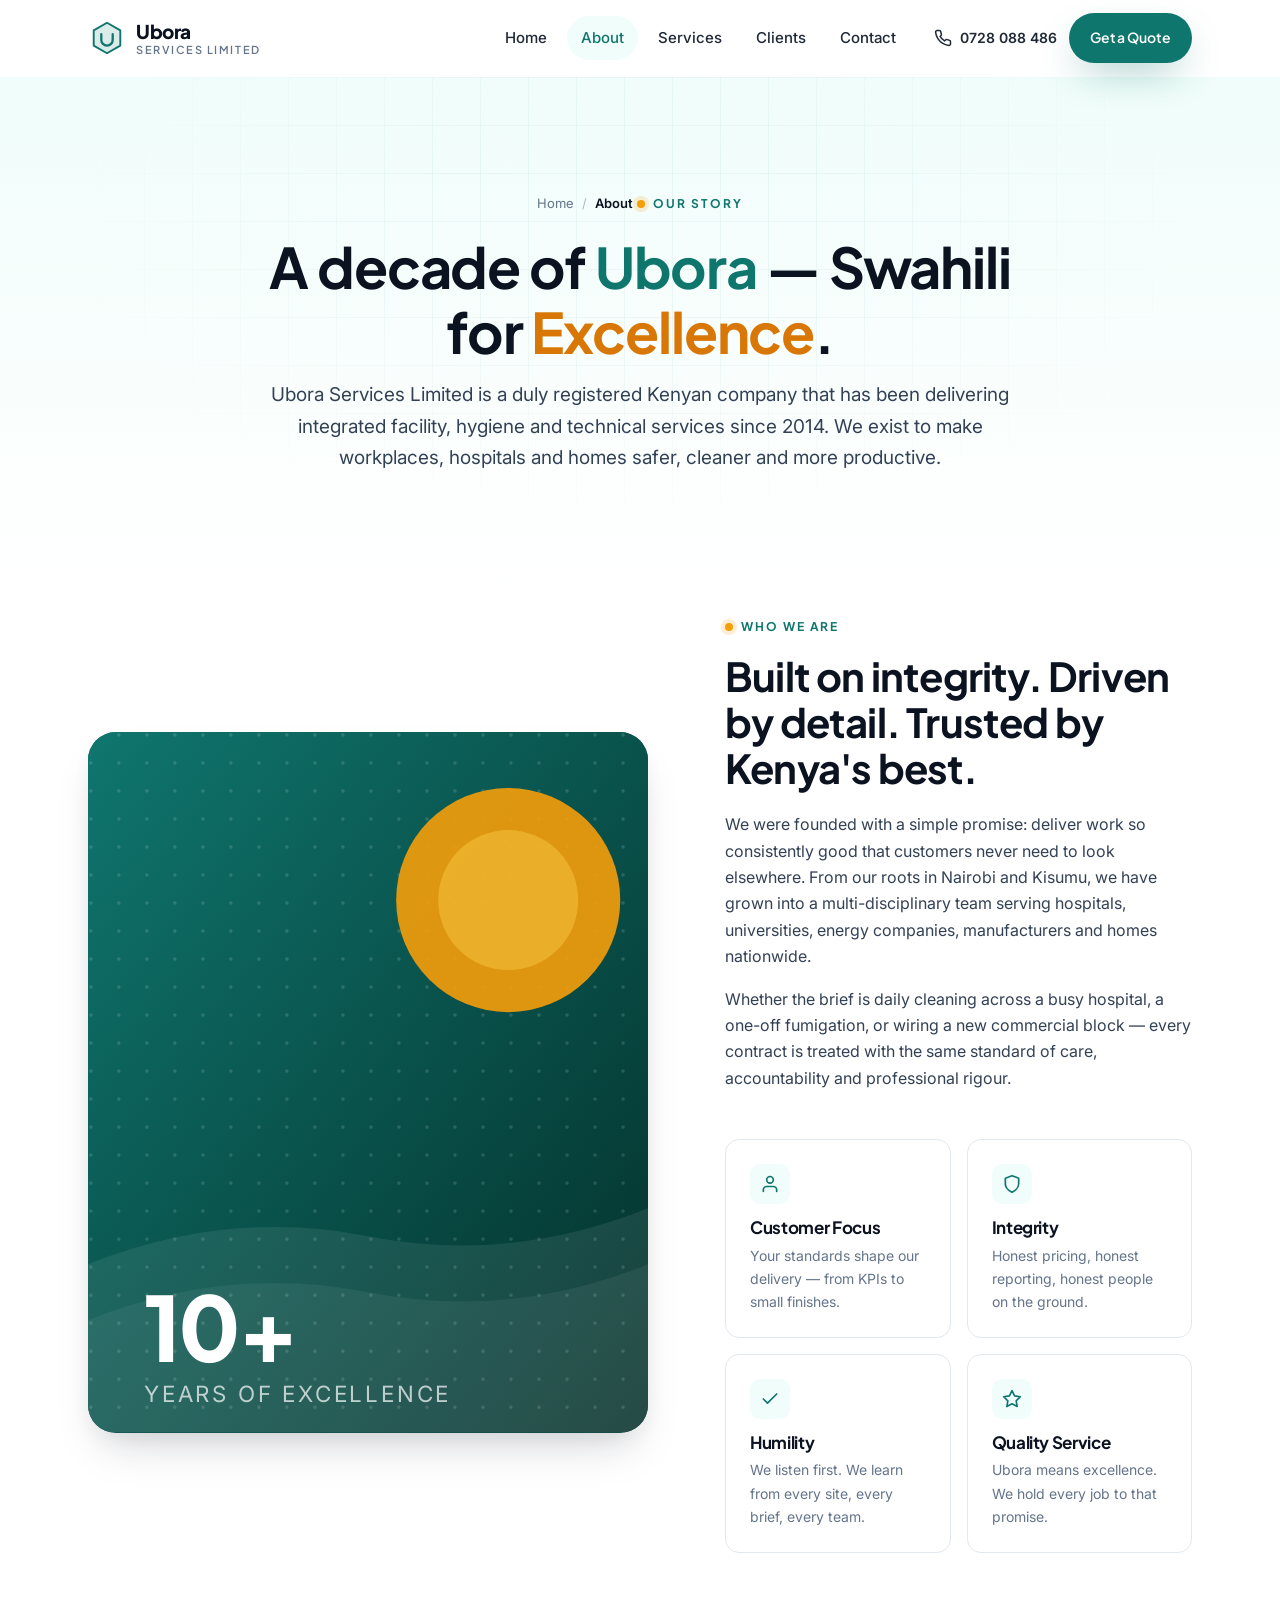
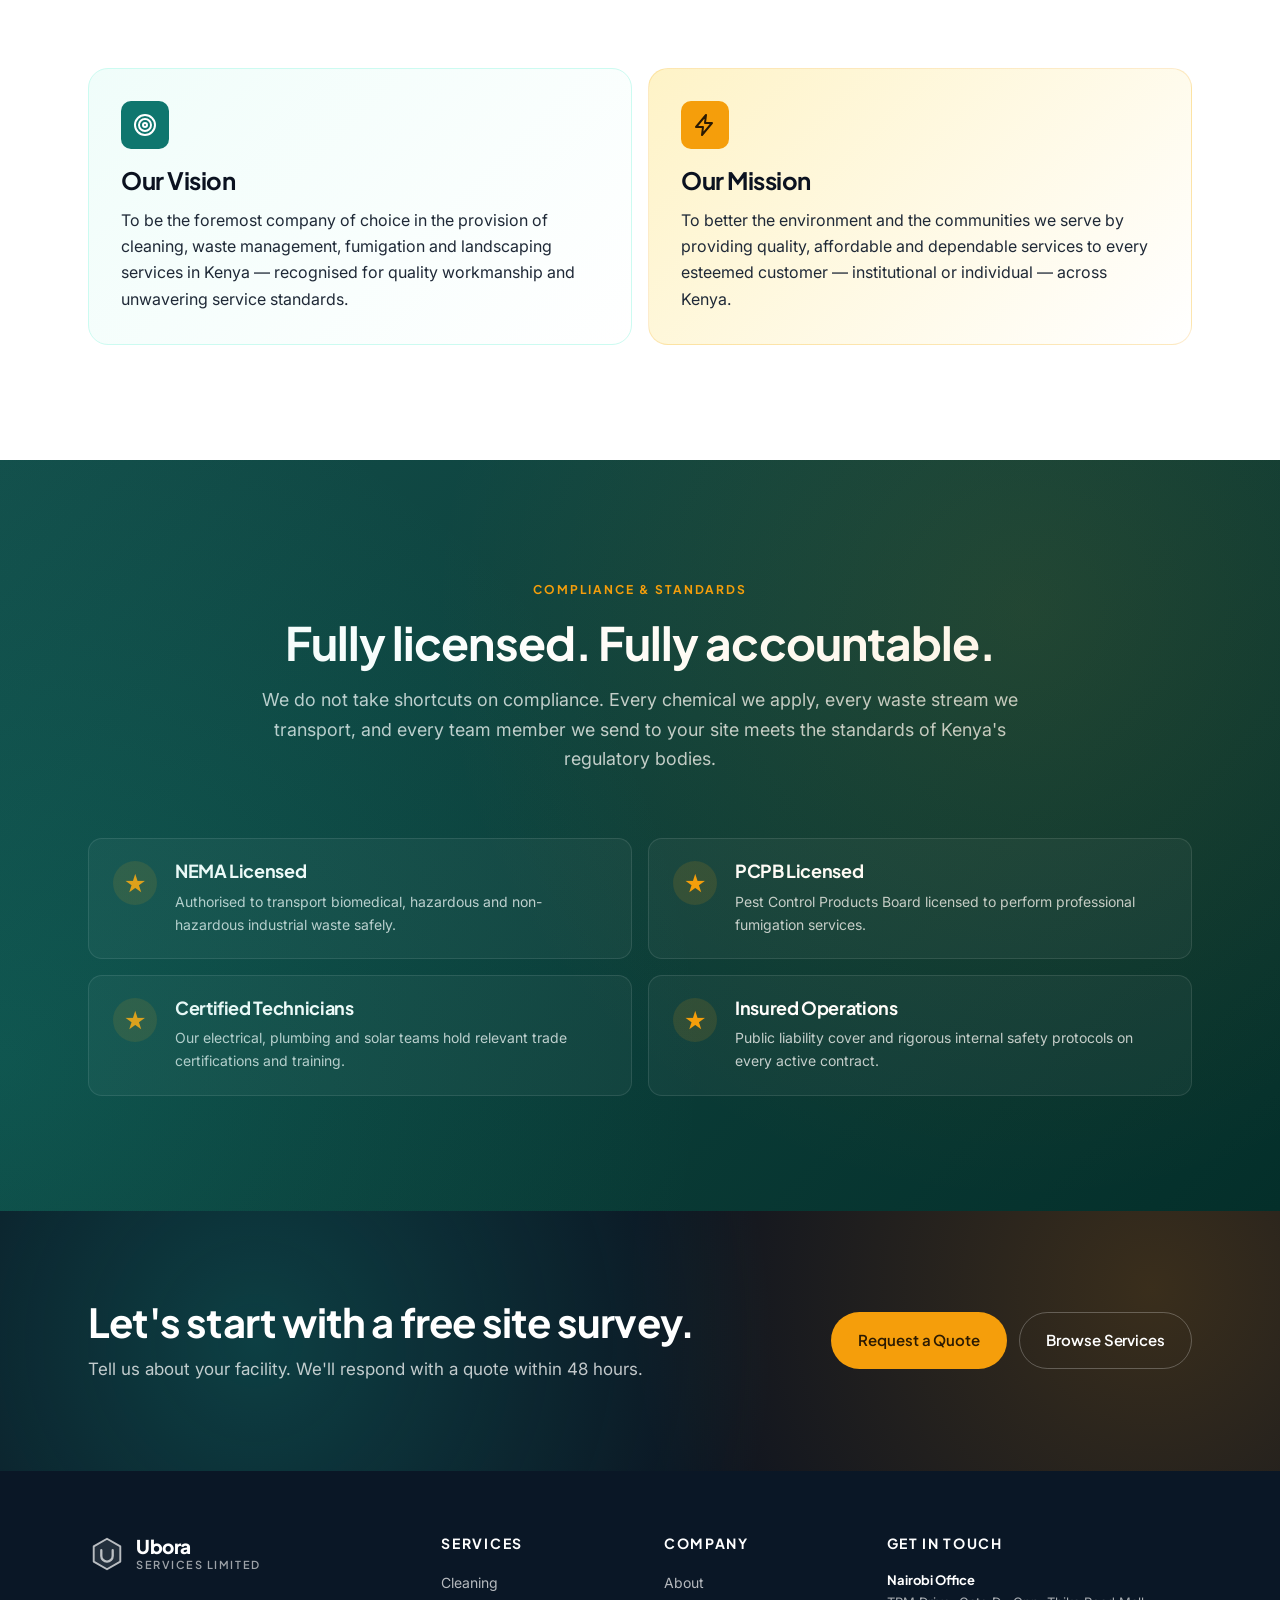
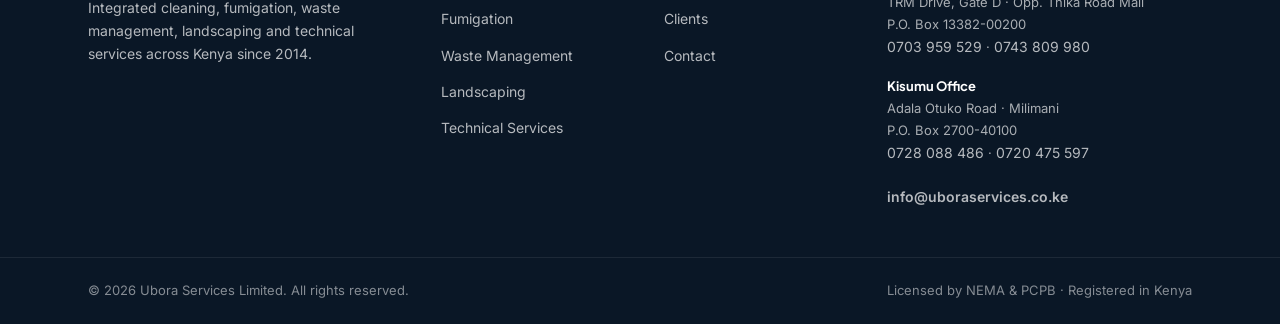
==== about.html @ 69bc7821 "Build marketing website for Ubora Services Limited Multi-page static site (home, about, services, cl" ====
<!DOCTYPE html>
<html lang="en">
<head>
    <meta charset="UTF-8">
    <meta name="viewport" content="width=device-width, initial-scale=1.0">
    <title>About Us — Ubora Services Limited</title>
    <meta name="description" content="Since 2014, Ubora Services Limited has delivered integrated cleaning, fumigation, waste management and technical services across Kenya. Discover our vision, values and team.">
    <meta name="theme-color" content="#0F766E">
    <link rel="preconnect" href="https://fonts.googleapis.com">
    <link rel="preconnect" href="https://fonts.gstatic.com" crossorigin>
    <link href="https://fonts.googleapis.com/css2?family=Inter:wght@400;500;600;700&family=Plus+Jakarta+Sans:wght@500;600;700;800&display=swap" rel="stylesheet">
    <link rel="stylesheet" href="css/styles.css">
    <link rel="icon" type="image/svg+xml" href="images/favicon.svg">
</head>
<body>
    <a href="#main" class="skip-link">Skip to content</a>

    <header class="site-header" id="siteHeader">
        <div class="container header-inner">
            <a href="index.html" class="brand" aria-label="Ubora Services Limited home">
                <span class="brand-mark" aria-hidden="true">
                    <svg viewBox="0 0 40 40" fill="none" xmlns="http://www.w3.org/2000/svg">
                        <path d="M20 4 L34 12 L34 28 L20 36 L6 28 L6 12 Z" fill="currentColor" opacity="0.15"/>
                        <path d="M20 4 L34 12 L34 28 L20 36 L6 28 L6 12 Z" stroke="currentColor" stroke-width="2" stroke-linejoin="round"/>
                        <path d="M14 16 V22 C14 25.3 16.7 28 20 28 C23.3 28 26 25.3 26 22 V16" stroke="currentColor" stroke-width="2.4" stroke-linecap="round" fill="none"/>
                    </svg>
                </span>
                <span class="brand-text">
                    <strong>Ubora</strong>
                    <em>Services Limited</em>
                </span>
            </a>
            <nav class="site-nav" id="siteNav" aria-label="Primary">
                <a href="index.html">Home</a>
                <a href="about.html" class="active">About</a>
                <a href="services.html">Services</a>
                <a href="clients.html">Clients</a>
                <a href="contact.html">Contact</a>
            </nav>
            <div class="header-actions">
                <a href="tel:+254728088486" class="header-phone">
                    <svg width="18" height="18" viewBox="0 0 24 24" fill="none" stroke="currentColor" stroke-width="2" stroke-linecap="round" stroke-linejoin="round"><path d="M22 16.92v3a2 2 0 0 1-2.18 2 19.79 19.79 0 0 1-8.63-3.07 19.5 19.5 0 0 1-6-6 19.79 19.79 0 0 1-3.07-8.67A2 2 0 0 1 4.11 2h3a2 2 0 0 1 2 1.72c.13.96.36 1.9.7 2.81a2 2 0 0 1-.45 2.11L8.09 9.91a16 16 0 0 0 6 6l1.27-1.27a2 2 0 0 1 2.11-.45c.91.34 1.85.57 2.81.7A2 2 0 0 1 22 16.92z"/></svg>
                    <span>0728 088 486</span>
                </a>
                <a href="contact.html" class="btn btn-primary">Get a Quote</a>
                <button class="menu-toggle" id="menuToggle" aria-controls="siteNav" aria-expanded="false" aria-label="Open menu">
                    <span></span><span></span><span></span>
                </button>
            </div>
        </div>
    </header>

    <main id="main">
        <section class="page-hero">
            <div class="container">
                <div class="page-hero-inner">
                    <nav class="breadcrumbs" aria-label="Breadcrumb">
                        <a href="index.html">Home</a>
                        <span class="sep">/</span>
                        <span class="current">About</span>
                    </nav>
                    <span class="eyebrow"><span class="dot"></span> Our Story</span>
                    <h1>A decade of <span class="text-primary">Ubora</span> — Swahili for <span class="text-accent">Excellence</span>.</h1>
                    <p>Ubora Services Limited is a duly registered Kenyan company that has been delivering integrated facility, hygiene and technical services since 2014. We exist to make workplaces, hospitals and homes safer, cleaner and more productive.</p>
                </div>
            </div>
        </section>

        <section class="section" style="padding-top: 24px;">
            <div class="container">
                <div class="about-grid reveal">
                    <div class="about-image" aria-hidden="true">
                        <svg viewBox="0 0 400 500" xmlns="http://www.w3.org/2000/svg">
                            <defs>
                                <linearGradient id="ag1" x1="0" y1="0" x2="1" y2="1">
                                    <stop offset="0%" stop-color="#0F766E"/>
                                    <stop offset="100%" stop-color="#042F2A"/>
                                </linearGradient>
                                <pattern id="dots" x="0" y="0" width="20" height="20" patternUnits="userSpaceOnUse">
                                    <circle cx="2" cy="2" r="1.2" fill="rgba(255,255,255,0.15)"/>
                                </pattern>
                            </defs>
                            <rect width="400" height="500" fill="url(#ag1)"/>
                            <rect width="400" height="500" fill="url(#dots)"/>
                            <circle cx="300" cy="120" r="80" fill="#F59E0B" opacity="0.9"/>
                            <circle cx="300" cy="120" r="50" fill="#FCD34D" opacity="0.4"/>
                            <path d="M0 380 Q100 340 200 360 T400 340 L400 500 L0 500 Z" fill="rgba(255,255,255,0.08)"/>
                            <path d="M0 420 Q100 380 200 400 T400 380 L400 500 L0 500 Z" fill="rgba(255,255,255,0.06)"/>
                            <text x="40" y="450" font-family="Plus Jakarta Sans, sans-serif" font-size="64" font-weight="800" fill="#fff" letter-spacing="-2">10+</text>
                            <text x="40" y="478" font-family="Inter, sans-serif" font-size="16" fill="rgba(255,255,255,0.7)" letter-spacing="2">YEARS OF EXCELLENCE</text>
                        </svg>
                    </div>
                    <div class="about-copy">
                        <span class="eyebrow"><span class="dot"></span> Who we are</span>
                        <h2 style="font-size: clamp(28px, 3.4vw, 40px);">Built on integrity. Driven by detail. Trusted by Kenya's best.</h2>
                        <p>We were founded with a simple promise: deliver work so consistently good that customers never need to look elsewhere. From our roots in Nairobi and Kisumu, we have grown into a multi-disciplinary team serving hospitals, universities, energy companies, manufacturers and homes nationwide.</p>
                        <p>Whether the brief is daily cleaning across a busy hospital, a one-off fumigation, or wiring a new commercial block — every contract is treated with the same standard of care, accountability and professional rigour.</p>

                        <div class="values-grid">
                            <div class="value-card">
                                <div class="value-icon">
                                    <svg width="20" height="20" viewBox="0 0 24 24" fill="none" stroke="currentColor" stroke-width="2" stroke-linecap="round" stroke-linejoin="round"><path d="M20 21v-2a4 4 0 0 0-4-4H8a4 4 0 0 0-4 4v2"/><circle cx="12" cy="7" r="4"/></svg>
                                </div>
                                <h4>Customer Focus</h4>
                                <p>Your standards shape our delivery — from KPIs to small finishes.</p>
                            </div>
                            <div class="value-card">
                                <div class="value-icon">
                                    <svg width="20" height="20" viewBox="0 0 24 24" fill="none" stroke="currentColor" stroke-width="2" stroke-linecap="round" stroke-linejoin="round"><path d="M12 22s8-4 8-10V5l-8-3-8 3v7c0 6 8 10 8 10z"/></svg>
                                </div>
                                <h4>Integrity</h4>
                                <p>Honest pricing, honest reporting, honest people on the ground.</p>
                            </div>
                            <div class="value-card">
                                <div class="value-icon">
                                    <svg width="20" height="20" viewBox="0 0 24 24" fill="none" stroke="currentColor" stroke-width="2" stroke-linecap="round" stroke-linejoin="round"><polyline points="20 6 9 17 4 12"/></svg>
                                </div>
                                <h4>Humility</h4>
                                <p>We listen first. We learn from every site, every brief, every team.</p>
                            </div>
                            <div class="value-card">
                                <div class="value-icon">
                                    <svg width="20" height="20" viewBox="0 0 24 24" fill="none" stroke="currentColor" stroke-width="2" stroke-linecap="round" stroke-linejoin="round"><polygon points="12 2 15.09 8.26 22 9.27 17 14.14 18.18 21.02 12 17.77 5.82 21.02 7 14.14 2 9.27 8.91 8.26 12 2"/></svg>
                                </div>
                                <h4>Quality Service</h4>
                                <p>Ubora means excellence. We hold every job to that promise.</p>
                            </div>
                        </div>
                    </div>
                </div>
            </div>
        </section>

        <section class="section" style="padding-top: 0;">
            <div class="container">
                <div class="mv-grid reveal">
                    <article class="mv-card">
                        <div class="mv-icon">
                            <svg width="24" height="24" viewBox="0 0 24 24" fill="none" stroke="currentColor" stroke-width="2" stroke-linecap="round" stroke-linejoin="round"><circle cx="12" cy="12" r="10"/><circle cx="12" cy="12" r="6"/><circle cx="12" cy="12" r="2"/></svg>
                        </div>
                        <h3>Our Vision</h3>
                        <p>To be the foremost company of choice in the provision of cleaning, waste management, fumigation and landscaping services in Kenya — recognised for quality workmanship and unwavering service standards.</p>
                    </article>
                    <article class="mv-card mv-mission">
                        <div class="mv-icon">
                            <svg width="24" height="24" viewBox="0 0 24 24" fill="none" stroke="currentColor" stroke-width="2" stroke-linecap="round" stroke-linejoin="round"><path d="M13 2L3 14h7l-1 8 10-12h-7l1-8z"/></svg>
                        </div>
                        <h3>Our Mission</h3>
                        <p>To better the environment and the communities we serve by providing quality, affordable and dependable services to every esteemed customer — institutional or individual — across Kenya.</p>
                    </article>
                </div>
            </div>
        </section>

        <section class="section section-dark">
            <div class="container">
                <header class="section-head">
                    <span class="eyebrow eyebrow-light">Compliance &amp; Standards</span>
                    <h2 style="color:#fff;">Fully licensed. Fully accountable.</h2>
                    <p>We do not take shortcuts on compliance. Every chemical we apply, every waste stream we transport, and every team member we send to your site meets the standards of Kenya's regulatory bodies.</p>
                </header>

                <div class="why-list" style="grid-template-columns: repeat(2, 1fr); display: grid; gap: 16px;">
                    <article class="why-item">
                        <div class="why-num">★</div>
                        <h4>NEMA Licensed</h4>
                        <p>Authorised to transport biomedical, hazardous and non-hazardous industrial waste safely.</p>
                    </article>
                    <article class="why-item">
                        <div class="why-num">★</div>
                        <h4>PCPB Licensed</h4>
                        <p>Pest Control Products Board licensed to perform professional fumigation services.</p>
                    </article>
                    <article class="why-item">
                        <div class="why-num">★</div>
                        <h4>Certified Technicians</h4>
                        <p>Our electrical, plumbing and solar teams hold relevant trade certifications and training.</p>
                    </article>
                    <article class="why-item">
                        <div class="why-num">★</div>
                        <h4>Insured Operations</h4>
                        <p>Public liability cover and rigorous internal safety protocols on every active contract.</p>
                    </article>
                </div>
            </div>
        </section>

        <section class="cta-band">
            <div class="container cta-inner">
                <div>
                    <h2>Let's start with a free site survey.</h2>
                    <p>Tell us about your facility. We'll respond with a quote within 48 hours.</p>
                </div>
                <div class="cta-actions">
                    <a href="contact.html" class="btn btn-accent btn-lg">Request a Quote</a>
                    <a href="services.html" class="btn btn-ghost-light btn-lg">Browse Services</a>
                </div>
            </div>
        </section>
    </main>

    <footer class="site-footer">
        <div class="container footer-inner">
            <div class="footer-col footer-brand">
                <a href="index.html" class="brand brand--light">
                    <span class="brand-mark" aria-hidden="true">
                        <svg viewBox="0 0 40 40" fill="none" xmlns="http://www.w3.org/2000/svg">
                            <path d="M20 4 L34 12 L34 28 L20 36 L6 28 L6 12 Z" fill="currentColor" opacity="0.15"/>
                            <path d="M20 4 L34 12 L34 28 L20 36 L6 28 L6 12 Z" stroke="currentColor" stroke-width="2" stroke-linejoin="round"/>
                            <path d="M14 16 V22 C14 25.3 16.7 28 20 28 C23.3 28 26 25.3 26 22 V16" stroke="currentColor" stroke-width="2.4" stroke-linecap="round" fill="none"/>
                        </svg>
                    </span>
                    <span class="brand-text">
                        <strong>Ubora</strong>
                        <em>Services Limited</em>
                    </span>
                </a>
                <p>Integrated cleaning, fumigation, waste management, landscaping and technical services across Kenya since 2014.</p>
            </div>
            <div class="footer-col">
                <h5>Services</h5>
                <ul>
                    <li><a href="services.html#cleaning">Cleaning</a></li>
                    <li><a href="services.html#fumigation">Fumigation</a></li>
                    <li><a href="services.html#waste">Waste Management</a></li>
                    <li><a href="services.html#landscaping">Landscaping</a></li>
                    <li><a href="services.html#technical">Technical Services</a></li>
                </ul>
            </div>
            <div class="footer-col">
                <h5>Company</h5>
                <ul>
                    <li><a href="about.html">About</a></li>
                    <li><a href="clients.html">Clients</a></li>
                    <li><a href="contact.html">Contact</a></li>
                </ul>
            </div>
            <div class="footer-col">
                <h5>Get in touch</h5>
                <address>
                    <strong>Nairobi Office</strong><br>
                    TRM Drive, Gate D · Opp. Thika Road Mall<br>
                    P.O. Box 13382-00200<br>
                    <a href="tel:+254703959529">0703 959 529</a> · <a href="tel:+254743809980">0743 809 980</a>
                </address>
                <address>
                    <strong>Kisumu Office</strong><br>
                    Adala Otuko Road · Milimani<br>
                    P.O. Box 2700-40100<br>
                    <a href="tel:+254728088486">0728 088 486</a> · <a href="tel:+254720475597">0720 475 597</a>
                </address>
                <a href="mailto:info@uboraservices.co.ke" class="footer-mail">info@uboraservices.co.ke</a>
            </div>
        </div>
        <div class="footer-bottom">
            <div class="container">
                <p>&copy; <span id="year"></span> Ubora Services Limited. All rights reserved.</p>
                <p>Licensed by NEMA &amp; PCPB · Registered in Kenya</p>
            </div>
        </div>
    </footer>

    <script src="js/main.js"></script>
</body>
</html>
---- css/styles.css ----
/* =========================================================
   Ubora Services Limited — Design System
   ========================================================= */

:root {
    /* Brand */
    --primary:        #0F766E;
    --primary-dark:   #115E59;
    --primary-darker: #134E4A;
    --primary-soft:   #CCFBF1;
    --primary-tint:   #F0FDFA;

    --accent:         #F59E0B;
    --accent-dark:    #D97706;
    --accent-soft:    #FEF3C7;

    /* Neutrals */
    --ink:        #0B1220;
    --ink-soft:   #1F2937;
    --body:       #334155;
    --muted:      #64748B;
    --line:       #E2E8F0;
    --line-soft:  #F1F5F9;
    --surface:    #F8FAFC;
    --white:      #FFFFFF;

    /* Shadows */
    --shadow-xs: 0 1px 2px rgba(15,23,42,0.04);
    --shadow-sm: 0 2px 6px rgba(15,23,42,0.06), 0 1px 2px rgba(15,23,42,0.04);
    --shadow-md: 0 8px 24px -8px rgba(15,23,42,0.12), 0 4px 12px -4px rgba(15,23,42,0.06);
    --shadow-lg: 0 24px 48px -16px rgba(15,23,42,0.18), 0 12px 24px -8px rgba(15,23,42,0.08);
    --shadow-glow: 0 16px 40px -12px rgba(15,118,110,0.45);

    /* Radii */
    --r-xs: 6px;
    --r-sm: 10px;
    --r-md: 14px;
    --r-lg: 20px;
    --r-xl: 28px;
    --r-pill: 999px;

    /* Layout */
    --container: 1200px;
    --gutter: clamp(20px, 4vw, 48px);

    /* Type */
    --font-display: 'Plus Jakarta Sans', 'Inter', system-ui, sans-serif;
    --font-body: 'Inter', system-ui, sans-serif;

    /* Motion */
    --ease: cubic-bezier(.2, .8, .2, 1);
    --t-fast: 160ms;
    --t-mid: 280ms;
    --t-slow: 480ms;
}

/* =========================================================
   Base
   ========================================================= */
*,
*::before,
*::after { box-sizing: border-box; }

html {
    -webkit-text-size-adjust: 100%;
    scroll-behavior: smooth;
}

body {
    margin: 0;
    font-family: var(--font-body);
    font-size: 16px;
    line-height: 1.65;
    color: var(--body);
    background: var(--white);
    -webkit-font-smoothing: antialiased;
    -moz-osx-font-smoothing: grayscale;
}

img, svg { display: block; max-width: 100%; }

a {
    color: var(--primary);
    text-decoration: none;
    transition: color var(--t-fast) var(--ease);
}
a:hover { color: var(--primary-dark); }

h1, h2, h3, h4, h5, h6 {
    font-family: var(--font-display);
    color: var(--ink);
    margin: 0 0 .5em;
    line-height: 1.15;
    letter-spacing: -0.02em;
    font-weight: 700;
}

p { margin: 0 0 1em; }

.container {
    width: 100%;
    max-width: var(--container);
    margin: 0 auto;
    padding: 0 var(--gutter);
}

.skip-link {
    position: absolute;
    left: -10000px;
    top: 0;
    background: var(--ink);
    color: #fff;
    padding: 12px 16px;
    border-radius: 0 0 8px 0;
    z-index: 999;
}
.skip-link:focus { left: 0; }

.text-primary { color: var(--primary); }
.text-accent { color: var(--accent-dark); }

/* =========================================================
   Header
   ========================================================= */
.site-header {
    position: sticky;
    top: 0;
    z-index: 50;
    background: rgba(255,255,255,0.85);
    backdrop-filter: saturate(180%) blur(14px);
    -webkit-backdrop-filter: saturate(180%) blur(14px);
    border-bottom: 1px solid transparent;
    transition: border-color var(--t-mid) var(--ease), box-shadow var(--t-mid) var(--ease);
}
.site-header.is-scrolled {
    border-bottom-color: var(--line);
    box-shadow: var(--shadow-sm);
}

.header-inner {
    display: flex;
    align-items: center;
    gap: 24px;
    min-height: 76px;
    padding-top: 12px;
    padding-bottom: 12px;
}

.brand {
    display: inline-flex;
    align-items: center;
    gap: 10px;
    color: var(--primary);
    flex: 0 0 auto;
}
.brand-mark {
    width: 38px;
    height: 38px;
    display: inline-flex;
}
.brand-text {
    display: inline-flex;
    flex-direction: column;
    line-height: 1;
    font-family: var(--font-display);
}
.brand-text strong {
    font-size: 19px;
    color: var(--ink);
    letter-spacing: -0.02em;
    font-weight: 800;
}
.brand-text em {
    font-style: normal;
    font-size: 11px;
    color: var(--muted);
    letter-spacing: 0.14em;
    text-transform: uppercase;
    margin-top: 3px;
    font-weight: 600;
}
.brand--light .brand-text strong { color: #fff; }
.brand--light .brand-text em { color: rgba(255,255,255,0.6); }

.site-nav {
    display: flex;
    align-items: center;
    gap: 6px;
    margin-left: auto;
}
.site-nav a {
    color: var(--ink-soft);
    font-weight: 500;
    font-size: 15px;
    padding: 10px 14px;
    border-radius: var(--r-pill);
    transition: all var(--t-fast) var(--ease);
}
.site-nav a:hover {
    color: var(--primary);
    background: var(--primary-tint);
}
.site-nav a.active {
    color: var(--primary);
    background: var(--primary-tint);
}

.header-actions {
    display: flex;
    align-items: center;
    gap: 12px;
}
.header-phone {
    display: inline-flex;
    align-items: center;
    gap: 8px;
    color: var(--ink-soft);
    font-weight: 600;
    font-size: 14px;
}
.header-phone:hover { color: var(--primary); }

.menu-toggle {
    display: none;
    width: 42px;
    height: 42px;
    background: var(--surface);
    border: 1px solid var(--line);
    border-radius: var(--r-sm);
    cursor: pointer;
    padding: 10px;
    flex-direction: column;
    justify-content: space-between;
}
.menu-toggle span {
    display: block;
    width: 100%;
    height: 2px;
    background: var(--ink);
    border-radius: 2px;
    transition: all var(--t-fast) var(--ease);
}
.menu-toggle[aria-expanded="true"] span:nth-child(1) { transform: translateY(8px) rotate(45deg); }
.menu-toggle[aria-expanded="true"] span:nth-child(2) { opacity: 0; }
.menu-toggle[aria-expanded="true"] span:nth-child(3) { transform: translateY(-8px) rotate(-45deg); }

/* =========================================================
   Buttons
   ========================================================= */
.btn {
    display: inline-flex;
    align-items: center;
    justify-content: center;
    gap: 8px;
    padding: 12px 20px;
    border-radius: var(--r-pill);
    font-family: var(--font-display);
    font-weight: 600;
    font-size: 14px;
    letter-spacing: -0.005em;
    border: 1px solid transparent;
    cursor: pointer;
    transition: all var(--t-fast) var(--ease);
    text-decoration: none;
    white-space: nowrap;
}
.btn-lg { padding: 15px 26px; font-size: 15px; }
.btn-primary {
    background: var(--primary);
    color: #fff;
    box-shadow: var(--shadow-glow);
}
.btn-primary:hover {
    background: var(--primary-dark);
    color: #fff;
    transform: translateY(-1px);
    box-shadow: 0 20px 40px -12px rgba(15,118,110,0.5);
}
.btn-accent {
    background: var(--accent);
    color: #2A1A03;
}
.btn-accent:hover { background: var(--accent-dark); color: #2A1A03; transform: translateY(-1px); }
.btn-ghost {
    background: transparent;
    color: var(--ink);
    border-color: var(--line);
}
.btn-ghost:hover {
    background: var(--surface);
    color: var(--primary);
    border-color: var(--primary);
}
.btn-ghost-light {
    background: transparent;
    color: #fff;
    border-color: rgba(255,255,255,0.25);
}
.btn-ghost-light:hover {
    background: rgba(255,255,255,0.1);
    color: #fff;
    border-color: rgba(255,255,255,0.5);
}

/* =========================================================
   Eyebrow / pills
   ========================================================= */
.eyebrow {
    display: inline-flex;
    align-items: center;
    gap: 8px;
    font-family: var(--font-display);
    font-size: 12px;
    font-weight: 700;
    color: var(--primary);
    text-transform: uppercase;
    letter-spacing: 0.16em;
    margin-bottom: 16px;
}
.eyebrow .dot {
    width: 8px; height: 8px; border-radius: 50%;
    background: var(--accent);
    box-shadow: 0 0 0 4px rgba(245,158,11,0.18);
}
.eyebrow-light {
    color: var(--accent);
}

.link-arrow {
    display: inline-flex;
    align-items: center;
    gap: 8px;
    color: var(--primary);
    font-weight: 600;
    font-family: var(--font-display);
}
.link-arrow svg { transition: transform var(--t-fast) var(--ease); }
.link-arrow:hover svg { transform: translateX(3px); }

/* =========================================================
   Hero
   ========================================================= */
.hero {
    position: relative;
    overflow: hidden;
    padding: clamp(48px, 8vw, 96px) 0 clamp(64px, 10vw, 128px);
    background: linear-gradient(180deg, var(--primary-tint) 0%, #fff 70%);
}

.hero-bg {
    position: absolute;
    inset: 0;
    pointer-events: none;
    z-index: 0;
}
.hero-blob {
    position: absolute;
    border-radius: 50%;
    filter: blur(80px);
    opacity: 0.35;
}
.blob-1 {
    width: 520px; height: 520px;
    top: -160px; left: -80px;
    background: radial-gradient(circle, #5EEAD4 0%, transparent 70%);
}
.blob-2 {
    width: 460px; height: 460px;
    bottom: -120px; right: -60px;
    background: radial-gradient(circle, #FCD34D 0%, transparent 70%);
    opacity: 0.3;
}
.hero-grid {
    position: absolute;
    inset: 0;
    background-image:
        linear-gradient(rgba(15,118,110,0.06) 1px, transparent 1px),
        linear-gradient(90deg, rgba(15,118,110,0.06) 1px, transparent 1px);
    background-size: 64px 64px;
    mask-image: radial-gradient(ellipse 80% 60% at 50% 30%, #000 30%, transparent 75%);
    -webkit-mask-image: radial-gradient(ellipse 80% 60% at 50% 30%, #000 30%, transparent 75%);
}

.hero-inner {
    position: relative;
    z-index: 1;
    display: grid;
    grid-template-columns: 1.1fr .9fr;
    gap: clamp(32px, 5vw, 72px);
    align-items: center;
}

.hero-copy h1 {
    font-size: clamp(38px, 5.5vw, 64px);
    line-height: 1.05;
    letter-spacing: -0.035em;
    margin-bottom: 24px;
    color: var(--ink);
}
.lede {
    font-size: clamp(17px, 1.5vw, 19px);
    color: var(--body);
    max-width: 540px;
    margin-bottom: 32px;
}

.hero-cta {
    display: flex;
    flex-wrap: wrap;
    gap: 12px;
    margin-bottom: 40px;
}

.hero-badges {
    list-style: none;
    margin: 0; padding: 0;
    display: flex;
    flex-wrap: wrap;
    gap: 20px 28px;
}
.hero-badges li {
    display: inline-flex;
    align-items: center;
    gap: 8px;
    font-size: 14px;
    font-weight: 500;
    color: var(--ink-soft);
}
.hero-badges svg {
    width: 18px; height: 18px;
    color: var(--primary);
}

/* Hero visual */
.hero-visual {
    position: relative;
    aspect-ratio: 1 / 1;
    max-width: 480px;
    margin-left: auto;
}
.hero-card {
    position: absolute;
    background: #fff;
    border-radius: var(--r-lg);
    box-shadow: var(--shadow-lg);
    border: 1px solid var(--line);
    overflow: hidden;
}
.hero-card--main {
    inset: 5% 8% 18% 4%;
    border-radius: var(--r-xl);
    display: flex;
    flex-direction: column;
}
.hero-card-img {
    flex: 1;
    overflow: hidden;
    background: var(--primary-dark);
}
.hero-card-img svg { width: 100%; height: 100%; }
.hero-card-info {
    padding: 18px 22px;
    background: #fff;
    border-top: 1px solid var(--line);
}
.hero-card-label {
    font-size: 12px;
    color: var(--muted);
    text-transform: uppercase;
    letter-spacing: 0.12em;
    font-weight: 600;
    margin-bottom: 4px;
}
.hero-card-value {
    font-family: var(--font-display);
    font-size: 30px;
    font-weight: 800;
    color: var(--ink);
    letter-spacing: -0.03em;
}

.hero-card--float {
    padding: 16px 18px;
    backdrop-filter: blur(12px);
    background: rgba(255,255,255,0.95);
}
.hero-card--rating {
    top: 8%;
    right: -4%;
    display: flex;
    align-items: center;
    gap: 12px;
    border-radius: var(--r-md);
}
.rating-stars {
    color: var(--accent);
    font-size: 16px;
    letter-spacing: 2px;
}
.rating-text { display: flex; flex-direction: column; line-height: 1.3; }
.rating-text strong { color: var(--ink); font-size: 14px; font-family: var(--font-display); }
.rating-text span { color: var(--muted); font-size: 12px; }

.hero-card--service {
    bottom: 6%;
    right: -2%;
    width: 220px;
    border-radius: var(--r-md);
}
.service-pill {
    display: inline-flex;
    align-items: center;
    gap: 6px;
    background: var(--primary-soft);
    color: var(--primary-darker);
    font-size: 11px;
    font-weight: 700;
    padding: 4px 10px;
    border-radius: var(--r-pill);
    margin-bottom: 10px;
    text-transform: uppercase;
    letter-spacing: 0.08em;
}
.hero-card--service strong {
    display: block;
    font-family: var(--font-display);
    color: var(--ink);
    font-size: 15px;
    margin-bottom: 2px;
}
.hero-card--service .meta {
    font-size: 12px;
    color: var(--muted);
}

/* =========================================================
   Trust bar
   ========================================================= */
.trust-bar {
    border-top: 1px solid var(--line);
    border-bottom: 1px solid var(--line);
    padding: 32px 0;
    background: #fff;
}
.trust-bar-label {
    text-align: center;
    font-size: 12px;
    color: var(--muted);
    text-transform: uppercase;
    letter-spacing: 0.14em;
    margin-bottom: 18px;
    font-weight: 600;
}
.trust-logos {
    list-style: none;
    margin: 0; padding: 0;
    display: flex;
    flex-wrap: wrap;
    justify-content: center;
    align-items: center;
    gap: 28px 48px;
}
.trust-logos li {
    font-family: var(--font-display);
    font-weight: 700;
    color: var(--ink-soft);
    font-size: 16px;
    letter-spacing: -0.01em;
    opacity: 0.7;
    transition: opacity var(--t-fast) var(--ease);
}
.trust-logos li:hover { opacity: 1; color: var(--primary); }

/* =========================================================
   Sections
   ========================================================= */
.section {
    padding: clamp(64px, 9vw, 120px) 0;
}

.section-head {
    text-align: center;
    max-width: 760px;
    margin: 0 auto clamp(40px, 6vw, 64px);
}
.section-head .eyebrow { justify-content: center; }
.section-head h2 {
    font-size: clamp(30px, 4vw, 46px);
    margin-bottom: 16px;
}
.section-head p {
    font-size: clamp(16px, 1.4vw, 18px);
    color: var(--body);
}

.section-foot {
    text-align: center;
    margin-top: clamp(40px, 5vw, 56px);
}

/* Division cards */
.division-grid {
    display: grid;
    grid-template-columns: repeat(2, 1fr);
    gap: 24px;
    margin-bottom: clamp(48px, 6vw, 72px);
}
.division-card {
    background: var(--white);
    border: 1px solid var(--line);
    border-radius: var(--r-xl);
    padding: 36px;
    position: relative;
    overflow: hidden;
    transition: all var(--t-mid) var(--ease);
}
.division-card::after {
    content: '';
    position: absolute;
    inset: 0;
    background: radial-gradient(circle at 100% 0%, rgba(15,118,110,0.08) 0%, transparent 60%);
    pointer-events: none;
    opacity: 0;
    transition: opacity var(--t-mid) var(--ease);
}
.division-card:hover {
    border-color: var(--primary);
    transform: translateY(-4px);
    box-shadow: var(--shadow-md);
}
.division-card:hover::after { opacity: 1; }
.division-card--accent::after {
    background: radial-gradient(circle at 100% 0%, rgba(245,158,11,0.10) 0%, transparent 60%);
}
.division-card--accent:hover {
    border-color: var(--accent);
}

.division-tag {
    display: inline-flex;
    align-items: center;
    background: var(--surface);
    color: var(--muted);
    font-size: 11px;
    font-weight: 700;
    padding: 5px 10px;
    border-radius: var(--r-pill);
    text-transform: uppercase;
    letter-spacing: 0.14em;
    margin-bottom: 20px;
}
.division-card h3 {
    font-size: clamp(24px, 2.4vw, 30px);
    margin-bottom: 12px;
}
.division-list {
    list-style: none;
    margin: 24px 0;
    padding: 0;
    display: grid;
    grid-template-columns: 1fr 1fr;
    gap: 10px 20px;
}
.division-list li {
    display: flex;
    align-items: center;
    gap: 10px;
    color: var(--ink-soft);
    font-size: 14px;
    font-weight: 500;
}
.division-list .bullet {
    width: 6px;
    height: 6px;
    border-radius: 50%;
    background: var(--primary);
    flex-shrink: 0;
}
.division-card--accent .bullet { background: var(--accent); }

/* Service cards */
.service-grid {
    display: grid;
    grid-template-columns: repeat(4, 1fr);
    gap: 16px;
}
.service-card {
    background: var(--white);
    border: 1px solid var(--line);
    border-radius: var(--r-md);
    padding: 24px 22px;
    transition: all var(--t-mid) var(--ease);
    cursor: default;
}
.service-card:hover {
    border-color: var(--primary);
    transform: translateY(-3px);
    box-shadow: var(--shadow-md);
}
.service-icon {
    width: 44px;
    height: 44px;
    border-radius: var(--r-sm);
    background: var(--primary-tint);
    color: var(--primary);
    display: flex;
    align-items: center;
    justify-content: center;
    margin-bottom: 16px;
    transition: all var(--t-mid) var(--ease);
}
.service-icon svg { width: 24px; height: 24px; }
.service-card:hover .service-icon {
    background: var(--primary);
    color: #fff;
}
.service-card h4 {
    font-size: 17px;
    margin-bottom: 6px;
    color: var(--ink);
}
.service-card p {
    font-size: 14px;
    color: var(--muted);
    margin: 0;
    line-height: 1.55;
}

/* =========================================================
   Why us (dark section)
   ========================================================= */
.section-dark {
    background: linear-gradient(135deg, var(--primary-darker) 0%, #042F2A 100%);
    color: rgba(255,255,255,0.85);
    position: relative;
    overflow: hidden;
}
.section-dark::before {
    content: '';
    position: absolute;
    inset: 0;
    background-image:
        radial-gradient(circle at 80% 20%, rgba(245,158,11,0.10) 0%, transparent 50%),
        radial-gradient(circle at 0% 80%, rgba(20,184,166,0.15) 0%, transparent 50%);
    pointer-events: none;
}
.section-dark h2,
.section-dark h3,
.section-dark h4 { color: #fff; }
.section-dark p { color: rgba(255,255,255,0.75); }

.why-grid {
    display: grid;
    grid-template-columns: 1fr 1fr;
    gap: clamp(40px, 6vw, 80px);
    align-items: flex-start;
    position: relative;
    z-index: 1;
}
.why-copy h2 {
    font-size: clamp(30px, 4vw, 46px);
    margin-bottom: 20px;
}
.why-copy > p {
    font-size: 17px;
    max-width: 480px;
    margin-bottom: 40px;
}

.why-stats {
    display: grid;
    grid-template-columns: repeat(2, 1fr);
    gap: 20px;
}
.why-stats > div {
    border-top: 1px solid rgba(255,255,255,0.15);
    padding-top: 16px;
}
.why-stats strong {
    display: block;
    font-family: var(--font-display);
    font-size: 36px;
    font-weight: 800;
    color: #fff;
    letter-spacing: -0.03em;
    margin-bottom: 4px;
}
.why-stats span {
    font-size: 14px;
    color: rgba(255,255,255,0.65);
}

.why-list {
    display: grid;
    gap: 12px;
}
.why-item {
    background: rgba(255,255,255,0.04);
    border: 1px solid rgba(255,255,255,0.1);
    border-radius: var(--r-md);
    padding: 22px 24px;
    display: grid;
    grid-template-columns: auto 1fr;
    gap: 4px 18px;
    align-items: flex-start;
    transition: all var(--t-mid) var(--ease);
}
.why-item:hover {
    background: rgba(255,255,255,0.07);
    border-color: rgba(245,158,11,0.4);
    transform: translateX(4px);
}
.why-num {
    grid-row: span 2;
    font-family: var(--font-display);
    font-size: 24px;
    font-weight: 800;
    color: var(--accent);
    width: 44px;
    height: 44px;
    border-radius: 50%;
    background: rgba(245,158,11,0.12);
    display: flex;
    align-items: center;
    justify-content: center;
}
.why-item h4 { margin-bottom: 4px; font-size: 18px; }
.why-item p { font-size: 14px; margin: 0; }

/* =========================================================
   Clients grid
   ========================================================= */
.clients-grid {
    display: grid;
    grid-template-columns: repeat(4, 1fr);
    gap: 12px;
}
.client-tile {
    background: var(--white);
    border: 1px solid var(--line);
    border-radius: var(--r-md);
    padding: 22px 20px;
    transition: all var(--t-mid) var(--ease);
}
.client-tile:hover {
    border-color: var(--primary);
    transform: translateY(-3px);
    box-shadow: var(--shadow-sm);
}
.client-tile strong {
    display: block;
    font-family: var(--font-display);
    color: var(--ink);
    font-size: 16px;
    margin-bottom: 4px;
    letter-spacing: -0.01em;
}
.client-tile span {
    font-size: 13px;
    color: var(--muted);
}

/* =========================================================
   CTA band
   ========================================================= */
.cta-band {
    background: var(--ink);
    color: #fff;
    padding: clamp(48px, 7vw, 88px) 0;
    position: relative;
    overflow: hidden;
}
.cta-band::before {
    content: '';
    position: absolute;
    inset: 0;
    background:
        radial-gradient(circle at 20% 50%, rgba(15,118,110,0.45) 0%, transparent 50%),
        radial-gradient(circle at 90% 30%, rgba(245,158,11,0.20) 0%, transparent 45%);
}
.cta-inner {
    position: relative;
    display: grid;
    grid-template-columns: 1.4fr 1fr;
    gap: 40px;
    align-items: center;
}
.cta-band h2 {
    color: #fff;
    font-size: clamp(28px, 3.5vw, 40px);
    margin-bottom: 10px;
}
.cta-band p { color: rgba(255,255,255,0.75); margin: 0; font-size: 17px; }
.cta-actions {
    display: flex;
    flex-wrap: wrap;
    gap: 12px;
    justify-content: flex-end;
}

/* =========================================================
   Footer
   ========================================================= */
.site-footer {
    background: #0A1726;
    color: rgba(255,255,255,0.7);
    padding: 64px 0 0;
}
.footer-inner {
    display: grid;
    grid-template-columns: 1.4fr .8fr .8fr 1.4fr;
    gap: 48px;
}
.footer-col h5 {
    color: #fff;
    font-size: 14px;
    text-transform: uppercase;
    letter-spacing: 0.12em;
    margin-bottom: 18px;
    font-family: var(--font-display);
    font-weight: 700;
}
.footer-col ul {
    list-style: none;
    margin: 0; padding: 0;
}
.footer-col li { margin-bottom: 10px; }
.footer-col a {
    color: rgba(255,255,255,0.7);
    font-size: 14px;
}
.footer-col a:hover { color: #fff; }
.footer-brand p {
    font-size: 14px;
    max-width: 340px;
    margin-top: 16px;
}
.footer-col address {
    font-style: normal;
    font-size: 13px;
    line-height: 1.7;
    margin-bottom: 16px;
    color: rgba(255,255,255,0.65);
}
.footer-col address strong { color: #fff; font-family: var(--font-display); }
.footer-mail {
    display: inline-block;
    margin-top: 4px;
    color: var(--accent);
    font-weight: 600;
    font-size: 14px;
}
.footer-mail:hover { color: var(--accent); text-decoration: underline; }

.footer-bottom {
    border-top: 1px solid rgba(255,255,255,0.08);
    margin-top: 48px;
    padding: 22px 0;
}
.footer-bottom .container {
    display: flex;
    justify-content: space-between;
    flex-wrap: wrap;
    gap: 12px;
}
.footer-bottom p {
    margin: 0;
    font-size: 13px;
    color: rgba(255,255,255,0.5);
}

/* =========================================================
   Services page
   ========================================================= */
.page-hero {
    padding: 64px 0 48px;
    background: linear-gradient(180deg, var(--primary-tint) 0%, #fff 100%);
    position: relative;
    overflow: hidden;
}
.page-hero::before {
    content: '';
    position: absolute;
    inset: 0;
    background-image:
        linear-gradient(rgba(15,118,110,0.05) 1px, transparent 1px),
        linear-gradient(90deg, rgba(15,118,110,0.05) 1px, transparent 1px);
    background-size: 48px 48px;
    mask-image: radial-gradient(ellipse 60% 80% at 50% 30%, #000 30%, transparent 75%);
    -webkit-mask-image: radial-gradient(ellipse 60% 80% at 50% 30%, #000 30%, transparent 75%);
}
.page-hero-inner {
    position: relative;
    max-width: 760px;
    margin: 0 auto;
    text-align: center;
    padding: 48px 0;
}
.page-hero h1 {
    font-size: clamp(36px, 5vw, 56px);
    margin-bottom: 16px;
}
.page-hero p {
    font-size: clamp(17px, 1.5vw, 19px);
    color: var(--body);
}

.breadcrumbs {
    display: inline-flex;
    align-items: center;
    gap: 8px;
    color: var(--muted);
    font-size: 13px;
    margin-bottom: 20px;
}
.breadcrumbs a { color: var(--muted); }
.breadcrumbs a:hover { color: var(--primary); }
.breadcrumbs .sep { opacity: 0.5; }
.breadcrumbs .current { color: var(--ink); font-weight: 600; }

/* Service detail blocks */
.service-blocks {
    display: grid;
    gap: clamp(48px, 7vw, 88px);
}
.service-block {
    display: grid;
    grid-template-columns: 1fr 1fr;
    gap: clamp(32px, 5vw, 72px);
    align-items: center;
}
.service-block:nth-child(even) .service-block-media { order: 2; }
.service-block-copy h2 {
    font-size: clamp(28px, 3.4vw, 38px);
    margin-bottom: 16px;
}
.service-block-copy ul {
    list-style: none;
    margin: 20px 0 0;
    padding: 0;
    display: grid;
    grid-template-columns: 1fr 1fr;
    gap: 8px 24px;
}
.service-block-copy ul li {
    display: flex;
    align-items: flex-start;
    gap: 10px;
    font-size: 14px;
    color: var(--ink-soft);
    font-weight: 500;
}
.service-block-copy ul li svg {
    width: 18px; height: 18px;
    color: var(--primary);
    margin-top: 1px;
    flex-shrink: 0;
}
.service-block-media {
    aspect-ratio: 4 / 3;
    border-radius: var(--r-xl);
    overflow: hidden;
    background: var(--primary-tint);
    position: relative;
    box-shadow: var(--shadow-md);
}
.service-block-media svg {
    width: 100%; height: 100%;
}
.service-tag-list {
    display: flex;
    flex-wrap: wrap;
    gap: 8px;
    margin-bottom: 16px;
}
.service-tag {
    display: inline-flex;
    align-items: center;
    gap: 6px;
    background: var(--primary-tint);
    color: var(--primary-darker);
    font-size: 12px;
    font-weight: 700;
    padding: 5px 12px;
    border-radius: var(--r-pill);
    text-transform: uppercase;
    letter-spacing: 0.08em;
}

/* =========================================================
   About page
   ========================================================= */
.about-grid {
    display: grid;
    grid-template-columns: 1.2fr 1fr;
    gap: clamp(40px, 6vw, 80px);
    align-items: center;
}
.about-image {
    aspect-ratio: 4 / 5;
    border-radius: var(--r-xl);
    overflow: hidden;
    background: linear-gradient(135deg, var(--primary-dark), var(--primary-darker));
    position: relative;
    box-shadow: var(--shadow-lg);
}
.about-image svg { width: 100%; height: 100%; }

.values-grid {
    display: grid;
    grid-template-columns: repeat(2, 1fr);
    gap: 16px;
    margin-top: 48px;
}
.value-card {
    background: var(--white);
    border: 1px solid var(--line);
    border-radius: var(--r-md);
    padding: 24px;
    transition: all var(--t-mid) var(--ease);
}
.value-card:hover { border-color: var(--primary); box-shadow: var(--shadow-sm); }
.value-card .value-icon {
    width: 40px;
    height: 40px;
    border-radius: var(--r-sm);
    background: var(--primary-tint);
    color: var(--primary);
    display: flex;
    align-items: center;
    justify-content: center;
    margin-bottom: 14px;
}
.value-card h4 { font-size: 17px; margin-bottom: 6px; }
.value-card p { font-size: 14px; color: var(--muted); margin: 0; }

/* Mission / vision */
.mv-grid {
    display: grid;
    grid-template-columns: repeat(2, 1fr);
    gap: 16px;
}
.mv-card {
    background: linear-gradient(135deg, var(--primary-tint) 0%, #fff 100%);
    border: 1px solid var(--primary-soft);
    border-radius: var(--r-lg);
    padding: 32px;
    position: relative;
    overflow: hidden;
}
.mv-card .mv-icon {
    width: 48px;
    height: 48px;
    border-radius: var(--r-sm);
    background: var(--primary);
    color: #fff;
    display: flex;
    align-items: center;
    justify-content: center;
    margin-bottom: 18px;
}
.mv-card.mv-mission {
    background: linear-gradient(135deg, var(--accent-soft) 0%, #fff 100%);
    border-color: rgba(245,158,11,0.2);
}
.mv-card.mv-mission .mv-icon { background: var(--accent); color: #2A1A03; }
.mv-card h3 { font-size: 24px; margin-bottom: 12px; }
.mv-card p { color: var(--ink-soft); margin: 0; }

/* =========================================================
   Clients page
   ========================================================= */
.industry-filter {
    display: flex;
    flex-wrap: wrap;
    gap: 8px;
    justify-content: center;
    margin-bottom: 40px;
}
.industry-filter button {
    background: var(--white);
    border: 1px solid var(--line);
    color: var(--ink-soft);
    font-family: var(--font-display);
    font-size: 14px;
    font-weight: 600;
    padding: 9px 18px;
    border-radius: var(--r-pill);
    cursor: pointer;
    transition: all var(--t-fast) var(--ease);
}
.industry-filter button:hover { border-color: var(--primary); color: var(--primary); }
.industry-filter button.is-active {
    background: var(--primary);
    color: #fff;
    border-color: var(--primary);
}

.client-card {
    background: #fff;
    border: 1px solid var(--line);
    border-radius: var(--r-md);
    padding: 28px;
    transition: all var(--t-mid) var(--ease);
}
.client-card:hover { border-color: var(--primary); box-shadow: var(--shadow-md); transform: translateY(-3px); }
.client-card .client-mono {
    width: 48px;
    height: 48px;
    border-radius: var(--r-sm);
    background: var(--primary-tint);
    color: var(--primary);
    display: flex;
    align-items: center;
    justify-content: center;
    font-family: var(--font-display);
    font-weight: 800;
    font-size: 18px;
    letter-spacing: -0.02em;
    margin-bottom: 16px;
}
.client-card h4 {
    font-size: 17px;
    margin-bottom: 4px;
    color: var(--ink);
}
.client-card .client-meta {
    font-size: 13px;
    color: var(--muted);
    margin-bottom: 12px;
}
.client-card .client-services {
    display: flex;
    flex-wrap: wrap;
    gap: 6px;
}
.client-card .client-services span {
    font-size: 11px;
    color: var(--ink-soft);
    background: var(--surface);
    padding: 4px 10px;
    border-radius: var(--r-pill);
    font-weight: 500;
}

.client-deck {
    display: grid;
    grid-template-columns: repeat(3, 1fr);
    gap: 16px;
}

/* =========================================================
   Contact page
   ========================================================= */
.contact-grid {
    display: grid;
    grid-template-columns: 1fr 1.2fr;
    gap: clamp(32px, 5vw, 64px);
    align-items: flex-start;
}
.contact-info { display: grid; gap: 20px; }
.contact-card {
    background: #fff;
    border: 1px solid var(--line);
    border-radius: var(--r-lg);
    padding: 28px;
}
.contact-card h3 {
    display: flex;
    align-items: center;
    gap: 10px;
    font-size: 20px;
    margin-bottom: 16px;
}
.contact-card h3 .pin {
    width: 28px;
    height: 28px;
    border-radius: var(--r-xs);
    background: var(--primary-tint);
    color: var(--primary);
    display: inline-flex;
    align-items: center;
    justify-content: center;
}
.contact-meta {
    display: grid;
    gap: 10px;
    font-size: 14px;
    color: var(--ink-soft);
}
.contact-meta a { color: var(--ink-soft); font-weight: 500; }
.contact-meta a:hover { color: var(--primary); }
.contact-meta-row {
    display: flex;
    gap: 12px;
    align-items: flex-start;
}
.contact-meta-row svg {
    width: 18px; height: 18px;
    color: var(--primary);
    margin-top: 2px;
    flex-shrink: 0;
}

.contact-form {
    background: #fff;
    border: 1px solid var(--line);
    border-radius: var(--r-xl);
    padding: clamp(28px, 4vw, 44px);
    box-shadow: var(--shadow-sm);
}
.contact-form h2 { font-size: 28px; margin-bottom: 8px; }
.contact-form > p { color: var(--muted); margin-bottom: 28px; }
.form-row {
    display: grid;
    grid-template-columns: 1fr 1fr;
    gap: 16px;
}
.form-field { margin-bottom: 16px; }
.form-field label {
    display: block;
    font-family: var(--font-display);
    font-size: 13px;
    font-weight: 600;
    color: var(--ink);
    margin-bottom: 6px;
}
.form-field input,
.form-field select,
.form-field textarea {
    width: 100%;
    padding: 12px 14px;
    border: 1px solid var(--line);
    border-radius: var(--r-sm);
    background: var(--white);
    color: var(--ink);
    font-family: var(--font-body);
    font-size: 15px;
    transition: all var(--t-fast) var(--ease);
}
.form-field input:focus,
.form-field select:focus,
.form-field textarea:focus {
    outline: none;
    border-color: var(--primary);
    box-shadow: 0 0 0 4px rgba(15,118,110,0.12);
}
.form-field textarea { resize: vertical; min-height: 120px; }
.form-submit { width: 100%; }

.form-note {
    margin-top: 16px;
    font-size: 13px;
    color: var(--muted);
    text-align: center;
}

.form-success {
    display: none;
    background: var(--primary-tint);
    border: 1px solid var(--primary-soft);
    color: var(--primary-darker);
    padding: 18px;
    border-radius: var(--r-sm);
    margin-bottom: 16px;
    font-size: 14px;
    font-weight: 500;
}
.form-success.is-visible { display: block; }

/* =========================================================
   Animations
   ========================================================= */
.reveal {
    opacity: 0;
    transform: translateY(24px);
    transition: opacity .8s var(--ease), transform .8s var(--ease);
}
.reveal.is-visible {
    opacity: 1;
    transform: none;
}

@keyframes floaty {
    0%, 100% { transform: translateY(0); }
    50% { transform: translateY(-8px); }
}
.hero-card--rating { animation: floaty 6s var(--ease) infinite; }
.hero-card--service { animation: floaty 7s var(--ease) infinite 1s; }

@media (prefers-reduced-motion: reduce) {
    *, *::before, *::after {
        animation-duration: 0.01ms !important;
        transition-duration: 0.01ms !important;
    }
}

/* =========================================================
   Responsive
   ========================================================= */
@media (max-width: 1024px) {
    .hero-inner { grid-template-columns: 1fr; }
    .hero-visual { max-width: 420px; margin: 0 auto; aspect-ratio: 5 / 4; }
    .hero-card--rating { right: 2%; }
    .hero-card--service { right: 4%; }

    .division-grid { grid-template-columns: 1fr; }
    .service-grid { grid-template-columns: repeat(2, 1fr); }
    .clients-grid { grid-template-columns: repeat(3, 1fr); }
    .why-grid { grid-template-columns: 1fr; }
    .footer-inner { grid-template-columns: repeat(2, 1fr); gap: 36px; }
    .cta-inner { grid-template-columns: 1fr; }
    .cta-actions { justify-content: flex-start; }
    .about-grid,
    .contact-grid,
    .service-block { grid-template-columns: 1fr; }
    .service-block:nth-child(even) .service-block-media { order: 0; }
    .client-deck { grid-template-columns: repeat(2, 1fr); }
}

@media (max-width: 760px) {
    .site-nav {
        position: fixed;
        inset: 76px 0 auto 0;
        flex-direction: column;
        align-items: stretch;
        background: #fff;
        gap: 0;
        padding: 16px;
        border-bottom: 1px solid var(--line);
        box-shadow: var(--shadow-md);
        transform: translateY(-100%);
        opacity: 0;
        pointer-events: none;
        transition: all var(--t-mid) var(--ease);
        margin: 0;
    }
    .site-nav.is-open {
        transform: translateY(0);
        opacity: 1;
        pointer-events: auto;
    }
    .site-nav a {
        padding: 14px 16px;
        border-radius: var(--r-sm);
        font-size: 16px;
        text-align: left;
    }
    .header-phone { display: none; }
    .menu-toggle { display: flex; }
    .header-actions .btn { display: none; }

    .division-list,
    .service-block-copy ul,
    .form-row,
    .mv-grid,
    .values-grid { grid-template-columns: 1fr; }

    .service-grid { grid-template-columns: 1fr; }
    .clients-grid { grid-template-columns: repeat(2, 1fr); }
    .client-deck { grid-template-columns: 1fr; }
    .why-stats { grid-template-columns: 1fr 1fr; }

    .hero-copy h1 { font-size: 36px; }
    .hero-card--rating { right: 0; top: 4%; }
    .hero-card--service { right: 0; bottom: 0; width: 200px; }

    .footer-inner { grid-template-columns: 1fr; gap: 32px; }
    .footer-bottom .container { flex-direction: column; text-align: center; }
}

@media (max-width: 480px) {
    .clients-grid { grid-template-columns: 1fr; }
    .brand-text em { display: none; }
}
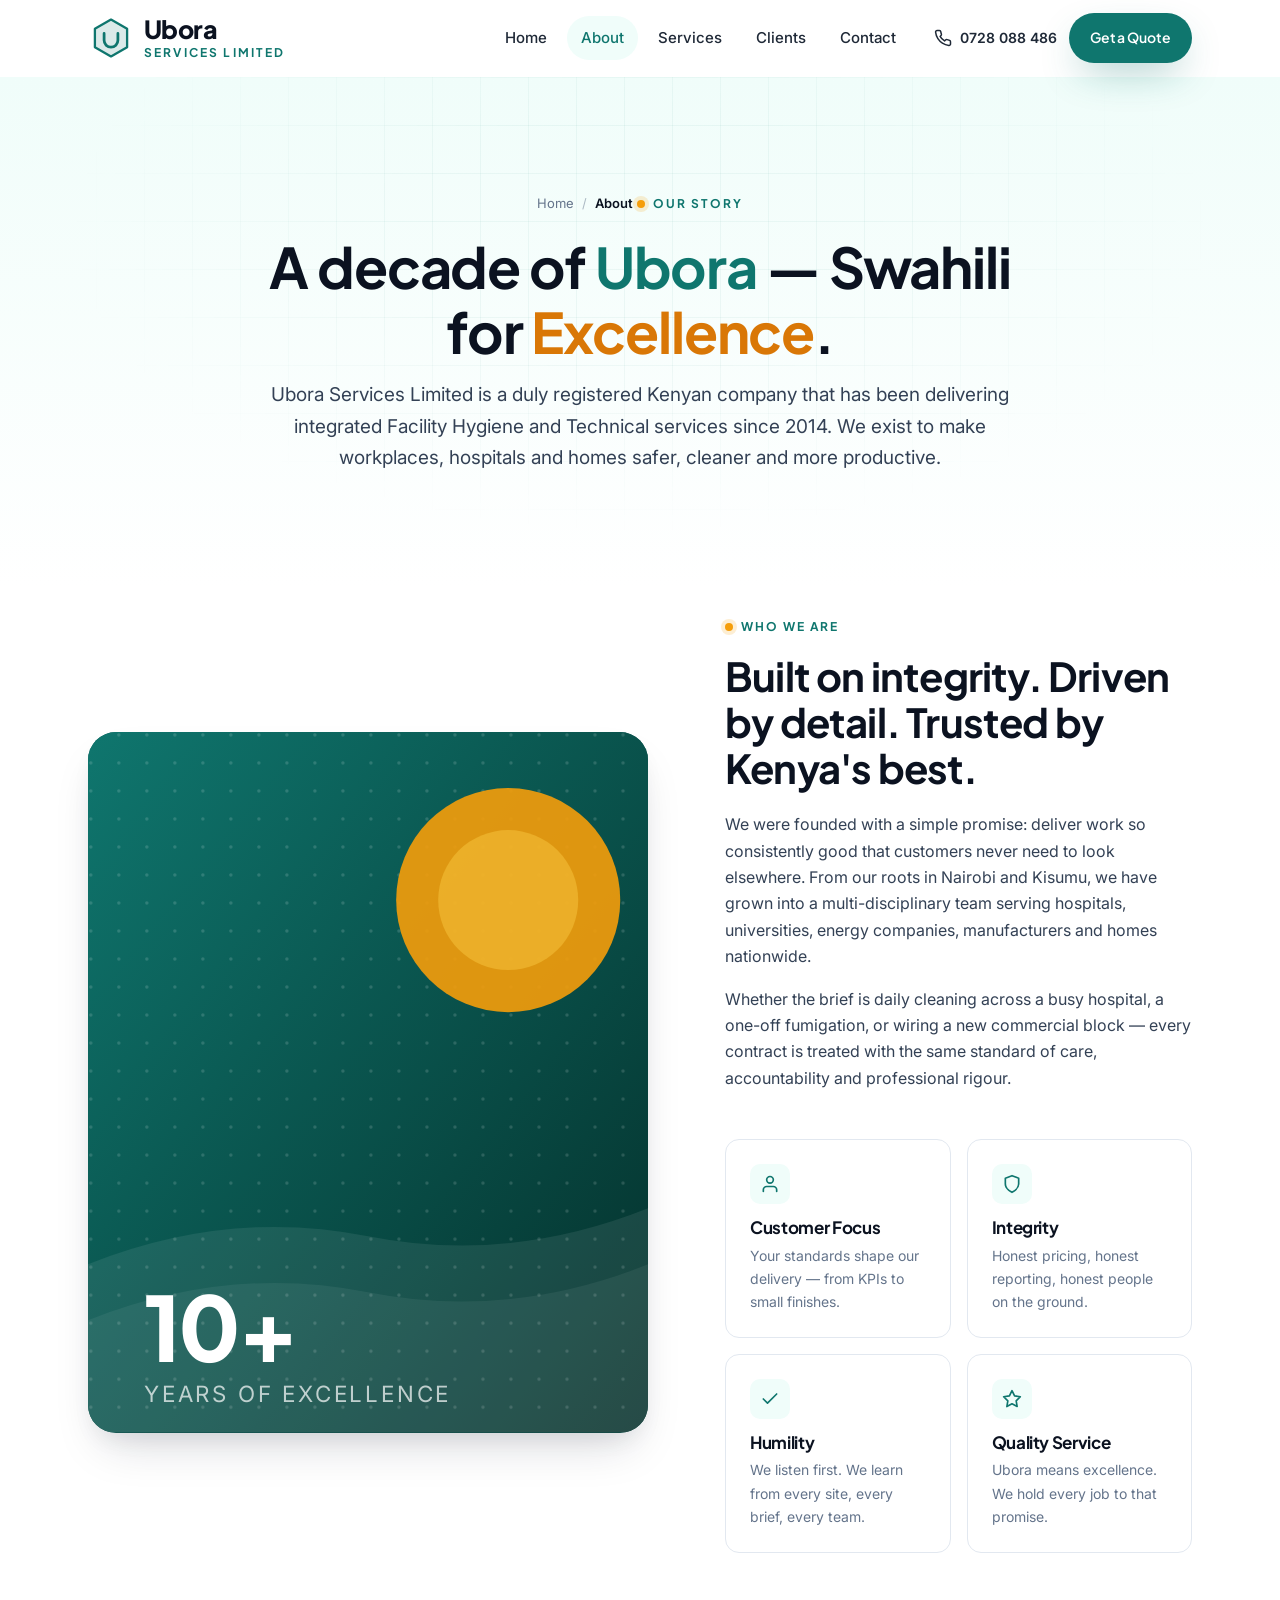
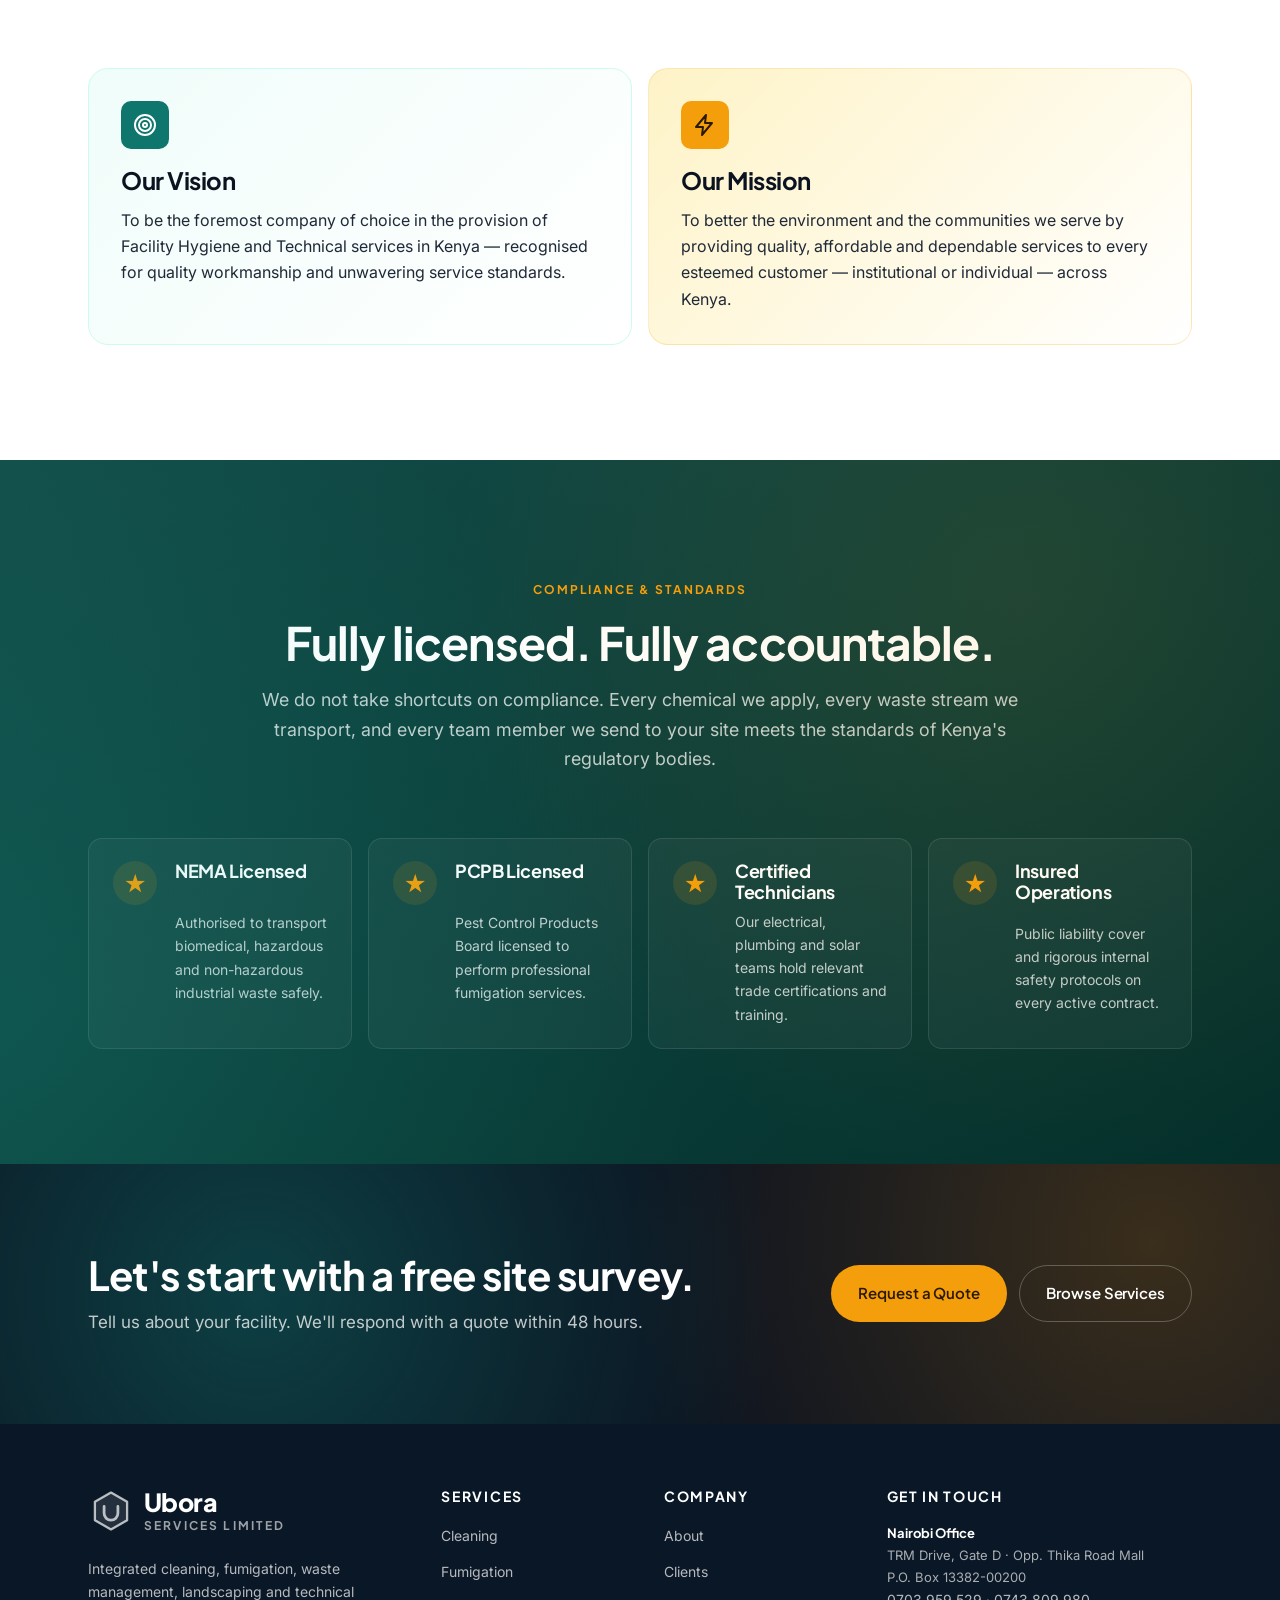
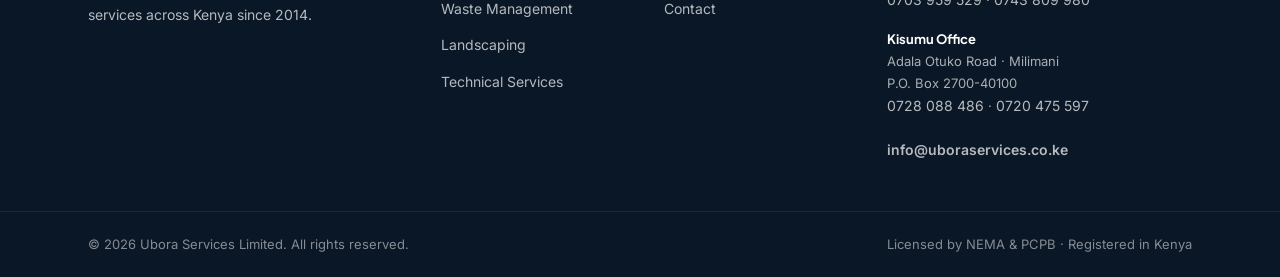
==== commit 8f7d1e6c: "Apply client feedback + harden mobile responsiveness Content updates per review: - Enlarge UBORA SER" ====
--- a/about.html
+++ b/about.html
@@ -61,7 +61,7 @@
                     </nav>
                     <span class="eyebrow"><span class="dot"></span> Our Story</span>
                     <h1>A decade of <span class="text-primary">Ubora</span> — Swahili for <span class="text-accent">Excellence</span>.</h1>
-                    <p>Ubora Services Limited is a duly registered Kenyan company that has been delivering integrated facility, hygiene and technical services since 2014. We exist to make workplaces, hospitals and homes safer, cleaner and more productive.</p>
+                    <p>Ubora Services Limited is a duly registered Kenyan company that has been delivering integrated Facility Hygiene and Technical services since 2014. We exist to make workplaces, hospitals and homes safer, cleaner and more productive.</p>
                 </div>
             </div>
         </section>
@@ -139,7 +139,7 @@
                             <svg width="24" height="24" viewBox="0 0 24 24" fill="none" stroke="currentColor" stroke-width="2" stroke-linecap="round" stroke-linejoin="round"><circle cx="12" cy="12" r="10"/><circle cx="12" cy="12" r="6"/><circle cx="12" cy="12" r="2"/></svg>
                         </div>
                         <h3>Our Vision</h3>
-                        <p>To be the foremost company of choice in the provision of cleaning, waste management, fumigation and landscaping services in Kenya — recognised for quality workmanship and unwavering service standards.</p>
+                        <p>To be the foremost company of choice in the provision of Facility Hygiene and Technical services in Kenya — recognised for quality workmanship and unwavering service standards.</p>
                     </article>
                     <article class="mv-card mv-mission">
                         <div class="mv-icon">
@@ -160,7 +160,7 @@
                     <p>We do not take shortcuts on compliance. Every chemical we apply, every waste stream we transport, and every team member we send to your site meets the standards of Kenya's regulatory bodies.</p>
                 </header>
 
-                <div class="why-list" style="grid-template-columns: repeat(2, 1fr); display: grid; gap: 16px;">
+                <div class="why-list" style="grid-template-columns: repeat(auto-fit, minmax(240px, 1fr)); display: grid; gap: 16px;">
                     <article class="why-item">
                         <div class="why-num">★</div>
                         <h4>NEMA Licensed</h4>
--- a/css/styles.css
+++ b/css/styles.css
@@ -64,6 +64,7 @@
 html {
     -webkit-text-size-adjust: 100%;
     scroll-behavior: smooth;
+    overflow-x: hidden;
 }
 
 body {
@@ -75,6 +76,8 @@
     background: var(--white);
     -webkit-font-smoothing: antialiased;
     -moz-osx-font-smoothing: grayscale;
+    overflow-x: hidden;
+    min-width: 320px;
 }
 
 img, svg { display: block; max-width: 100%; }
@@ -154,8 +157,8 @@
     flex: 0 0 auto;
 }
 .brand-mark {
-    width: 38px;
-    height: 38px;
+    width: 46px;
+    height: 46px;
     display: inline-flex;
 }
 .brand-text {
@@ -165,19 +168,20 @@
     font-family: var(--font-display);
 }
 .brand-text strong {
-    font-size: 19px;
+    font-size: 25px;
     color: var(--ink);
-    letter-spacing: -0.02em;
+    letter-spacing: -0.025em;
     font-weight: 800;
+    line-height: 1.02;
 }
 .brand-text em {
     font-style: normal;
-    font-size: 11px;
-    color: var(--muted);
-    letter-spacing: 0.14em;
+    font-size: 12px;
+    color: var(--primary);
+    letter-spacing: 0.18em;
     text-transform: uppercase;
-    margin-top: 3px;
-    font-weight: 600;
+    margin-top: 4px;
+    font-weight: 700;
 }
 .brand--light .brand-text strong { color: #fff; }
 .brand--light .brand-text em { color: rgba(255,255,255,0.6); }
@@ -501,38 +505,6 @@
 .rating-text strong { color: var(--ink); font-size: 14px; font-family: var(--font-display); }
 .rating-text span { color: var(--muted); font-size: 12px; }
 
-.hero-card--service {
-    bottom: 6%;
-    right: -2%;
-    width: 220px;
-    border-radius: var(--r-md);
-}
-.service-pill {
-    display: inline-flex;
-    align-items: center;
-    gap: 6px;
-    background: var(--primary-soft);
-    color: var(--primary-darker);
-    font-size: 11px;
-    font-weight: 700;
-    padding: 4px 10px;
-    border-radius: var(--r-pill);
-    margin-bottom: 10px;
-    text-transform: uppercase;
-    letter-spacing: 0.08em;
-}
-.hero-card--service strong {
-    display: block;
-    font-family: var(--font-display);
-    color: var(--ink);
-    font-size: 15px;
-    margin-bottom: 2px;
-}
-.hero-card--service .meta {
-    font-size: 12px;
-    color: var(--muted);
-}
-
 /* =========================================================
    Trust bar
    ========================================================= */
@@ -1329,13 +1301,13 @@
 .form-field select,
 .form-field textarea {
     width: 100%;
-    padding: 12px 14px;
+    padding: 14px 16px;
     border: 1px solid var(--line);
     border-radius: var(--r-sm);
     background: var(--white);
     color: var(--ink);
     font-family: var(--font-body);
-    font-size: 15px;
+    font-size: 16px;
     transition: all var(--t-fast) var(--ease);
 }
 .form-field input:focus,
@@ -1369,6 +1341,93 @@
 .form-success.is-visible { display: block; }
 
 /* =========================================================
+   Photos
+   ========================================================= */
+.photo-frame {
+    position: relative;
+    overflow: hidden;
+    background: var(--primary-tint);
+    border-radius: var(--r-xl);
+}
+.photo-frame img {
+    width: 100%;
+    height: 100%;
+    object-fit: cover;
+    display: block;
+}
+.service-block-media img {
+    width: 100%;
+    height: 100%;
+    object-fit: cover;
+    display: block;
+}
+.hero-card-img img {
+    width: 100%;
+    height: 100%;
+    object-fit: cover;
+    display: block;
+}
+
+/* Team / staff band on home */
+.team-band {
+    display: grid;
+    grid-template-columns: 1fr 1fr;
+    gap: clamp(32px, 5vw, 72px);
+    align-items: center;
+}
+.team-photo {
+    aspect-ratio: 4 / 3;
+    border-radius: var(--r-xl);
+    overflow: hidden;
+    box-shadow: var(--shadow-lg);
+    background: var(--primary-tint);
+}
+.team-photo img { width: 100%; height: 100%; object-fit: cover; display: block; }
+.team-copy .eyebrow { justify-content: flex-start; }
+
+/* =========================================================
+   Coverage / geography
+   ========================================================= */
+.coverage {
+    background: var(--surface);
+    border-top: 1px solid var(--line);
+    border-bottom: 1px solid var(--line);
+}
+.coverage-inner {
+    display: grid;
+    grid-template-columns: 0.9fr 1.1fr;
+    gap: clamp(32px, 5vw, 64px);
+    align-items: center;
+}
+.coverage-copy h2 { font-size: clamp(28px, 3.4vw, 40px); margin-bottom: 14px; }
+.county-grid {
+    display: grid;
+    grid-template-columns: repeat(4, 1fr);
+    gap: 10px;
+}
+.county-chip {
+    display: flex;
+    align-items: center;
+    gap: 8px;
+    background: var(--white);
+    border: 1px solid var(--line);
+    border-radius: var(--r-pill);
+    padding: 9px 14px;
+    font-size: 14px;
+    font-weight: 600;
+    font-family: var(--font-display);
+    color: var(--ink-soft);
+    transition: all var(--t-fast) var(--ease);
+}
+.county-chip:hover {
+    border-color: var(--primary);
+    color: var(--primary);
+    transform: translateY(-2px);
+    box-shadow: var(--shadow-xs);
+}
+.county-chip svg { width: 14px; height: 14px; color: var(--primary); flex-shrink: 0; }
+
+/* =========================================================
    Animations
    ========================================================= */
 .reveal {
@@ -1386,7 +1445,6 @@
     50% { transform: translateY(-8px); }
 }
 .hero-card--rating { animation: floaty 6s var(--ease) infinite; }
-.hero-card--service { animation: floaty 7s var(--ease) infinite 1s; }
 
 @media (prefers-reduced-motion: reduce) {
     *, *::before, *::after {
@@ -1416,12 +1474,21 @@
     .service-block { grid-template-columns: 1fr; }
     .service-block:nth-child(even) .service-block-media { order: 0; }
     .client-deck { grid-template-columns: repeat(2, 1fr); }
+
+    .team-band,
+    .coverage-inner { grid-template-columns: 1fr; }
+    .county-grid { grid-template-columns: repeat(4, 1fr); }
 }
 
 @media (max-width: 760px) {
+    .header-inner { gap: 12px; min-height: 68px; }
+    .brand-mark { width: 40px; height: 40px; }
+    .brand-text strong { font-size: 21px; }
+    .brand-text em { font-size: 10px; letter-spacing: 0.14em; }
+
     .site-nav {
         position: fixed;
-        inset: 76px 0 auto 0;
+        inset: 68px 0 auto 0;
         flex-direction: column;
         align-items: stretch;
         background: #fff;
@@ -1429,11 +1496,13 @@
         padding: 16px;
         border-bottom: 1px solid var(--line);
         box-shadow: var(--shadow-md);
-        transform: translateY(-100%);
+        transform: translateY(-110%);
         opacity: 0;
         pointer-events: none;
         transition: all var(--t-mid) var(--ease);
         margin: 0;
+        max-height: calc(100dvh - 68px);
+        overflow-y: auto;
     }
     .site-nav.is-open {
         transform: translateY(0);
@@ -1456,14 +1525,35 @@
     .mv-grid,
     .values-grid { grid-template-columns: 1fr; }
 
+    .division-card { padding: 28px 22px; }
+    .contact-form { padding: 28px 22px; }
+
     .service-grid { grid-template-columns: 1fr; }
     .clients-grid { grid-template-columns: repeat(2, 1fr); }
     .client-deck { grid-template-columns: 1fr; }
     .why-stats { grid-template-columns: 1fr 1fr; }
-
-    .hero-copy h1 { font-size: 36px; }
-    .hero-card--rating { right: 0; top: 4%; }
-    .hero-card--service { right: 0; bottom: 0; width: 200px; }
+    .county-grid { grid-template-columns: repeat(2, 1fr); }
+
+    .hero { padding: 32px 0 56px; }
+    .hero-copy h1 { font-size: 34px; line-height: 1.1; }
+    .hero-cta { gap: 10px; }
+    .hero-cta .btn { width: 100%; justify-content: center; }
+    .hero-badges { gap: 12px 20px; }
+    .hero-visual { max-width: 360px; aspect-ratio: 4 / 3; }
+    .hero-card--main { inset: 0 0 20% 0; }
+    .hero-card-info { padding: 14px 18px; }
+    .hero-card-value { font-size: 26px; }
+    .hero-card--rating { right: 6%; bottom: 0; top: auto; padding: 12px 16px; }
+    .rating-stars { font-size: 14px; }
+
+    .trust-logos { gap: 16px 28px; }
+    .trust-logos li { font-size: 14px; }
+
+    .cta-inner { gap: 24px; }
+    .cta-actions { width: 100%; }
+    .cta-actions .btn { flex: 1 1 auto; justify-content: center; }
+
+    .industry-filter button { font-size: 13px; padding: 8px 14px; }
 
     .footer-inner { grid-template-columns: 1fr; gap: 32px; }
     .footer-bottom .container { flex-direction: column; text-align: center; }
@@ -1472,4 +1562,28 @@
 @media (max-width: 480px) {
     .clients-grid { grid-template-columns: 1fr; }
     .brand-text em { display: none; }
-}
+    .brand-text strong { font-size: 19px; }
+    .brand-mark { width: 36px; height: 36px; }
+    .header-inner { gap: 8px; min-height: 60px; }
+
+    .hero-copy h1 { font-size: 30px; }
+    .lede { font-size: 16px; }
+    .section-head h2 { font-size: 26px; }
+    .section { padding: 56px 0; }
+
+    .why-stats { grid-template-columns: 1fr; }
+    .why-stats > div { display: flex; align-items: baseline; gap: 12px; }
+    .why-stats strong { font-size: 30px; }
+
+    .hero-badges li { font-size: 13px; }
+    .hero-visual { max-width: 320px; }
+
+    .division-card { padding: 24px 20px; }
+    .division-card h3 { font-size: 22px; }
+    .service-block-copy h2 { font-size: 24px; }
+
+    .cta-inner { padding: 0; }
+    .cta-band h2 { font-size: 24px; }
+
+    .footer-col h5 { font-size: 13px; }
+}
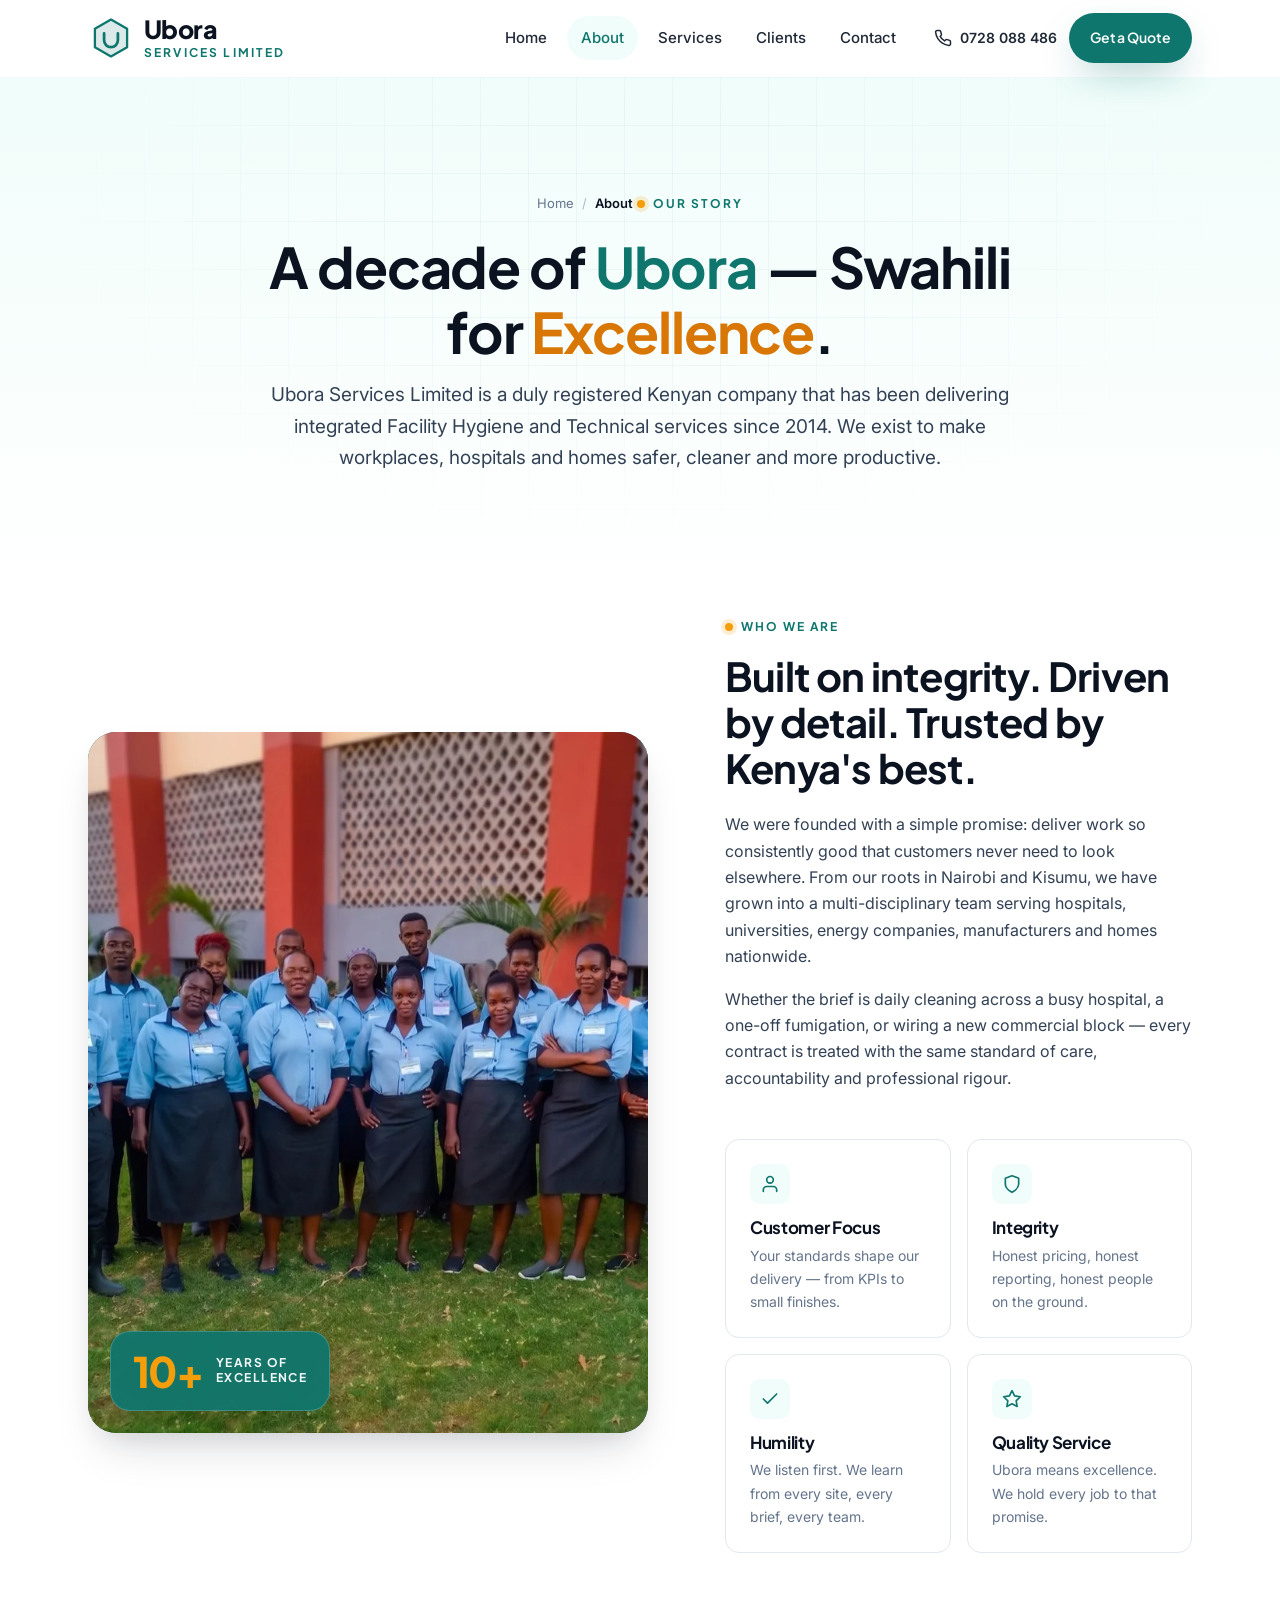
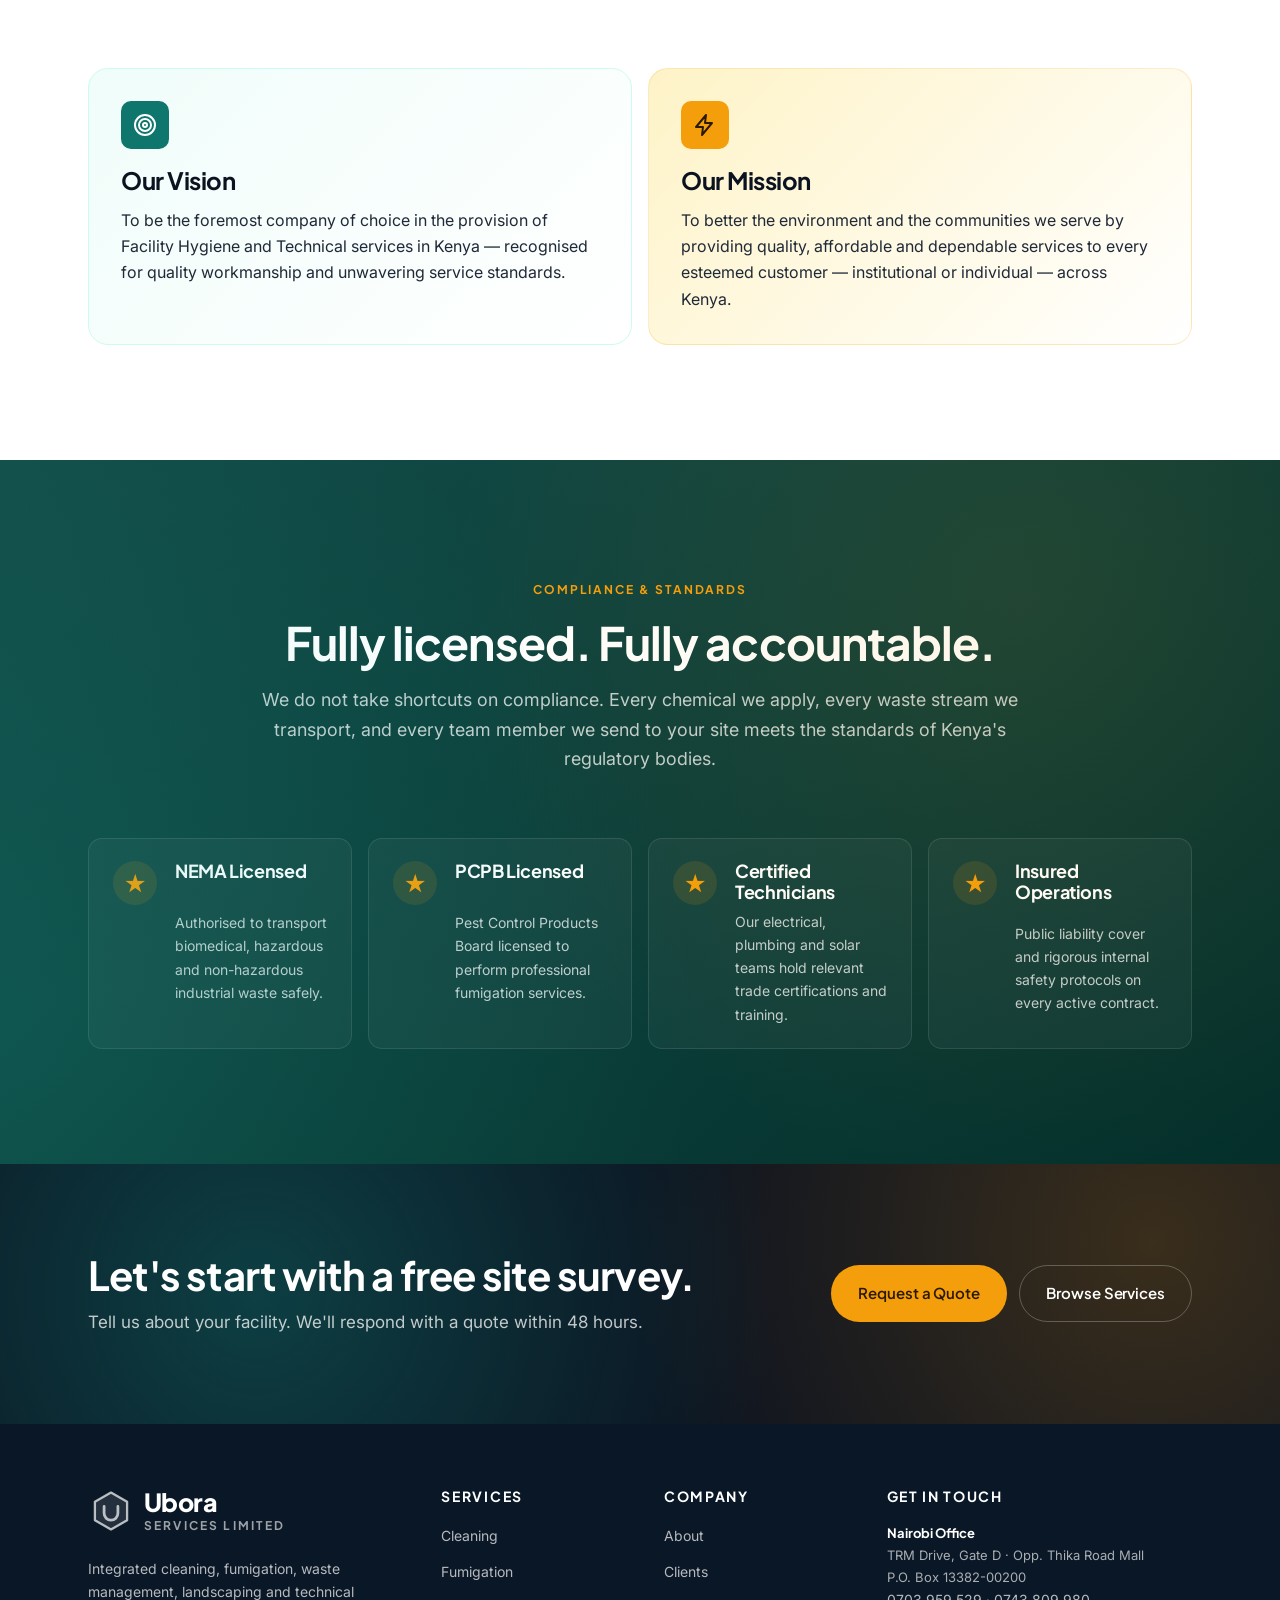
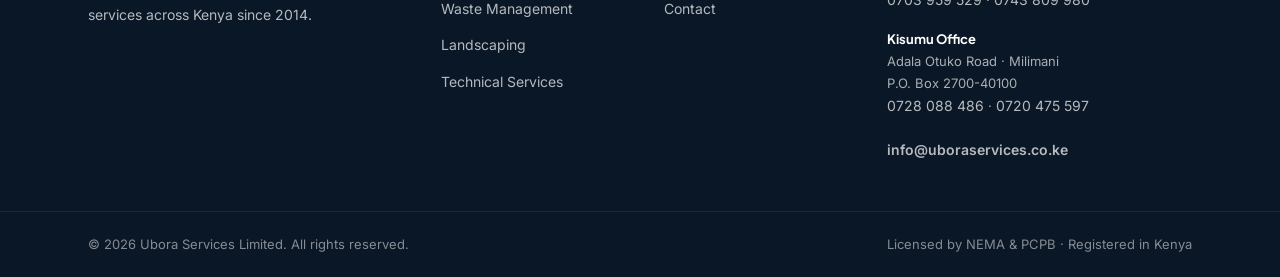
==== commit 07d57254: "Integrate real Ubora photos and add work-in-action gallery Photos (provided by client): - team.webp " ====
--- a/about.html
+++ b/about.html
@@ -69,26 +69,12 @@
         <section class="section" style="padding-top: 24px;">
             <div class="container">
                 <div class="about-grid reveal">
-                    <div class="about-image" aria-hidden="true">
-                        <svg viewBox="0 0 400 500" xmlns="http://www.w3.org/2000/svg">
-                            <defs>
-                                <linearGradient id="ag1" x1="0" y1="0" x2="1" y2="1">
-                                    <stop offset="0%" stop-color="#0F766E"/>
-                                    <stop offset="100%" stop-color="#042F2A"/>
-                                </linearGradient>
-                                <pattern id="dots" x="0" y="0" width="20" height="20" patternUnits="userSpaceOnUse">
-                                    <circle cx="2" cy="2" r="1.2" fill="rgba(255,255,255,0.15)"/>
-                                </pattern>
-                            </defs>
-                            <rect width="400" height="500" fill="url(#ag1)"/>
-                            <rect width="400" height="500" fill="url(#dots)"/>
-                            <circle cx="300" cy="120" r="80" fill="#F59E0B" opacity="0.9"/>
-                            <circle cx="300" cy="120" r="50" fill="#FCD34D" opacity="0.4"/>
-                            <path d="M0 380 Q100 340 200 360 T400 340 L400 500 L0 500 Z" fill="rgba(255,255,255,0.08)"/>
-                            <path d="M0 420 Q100 380 200 400 T400 380 L400 500 L0 500 Z" fill="rgba(255,255,255,0.06)"/>
-                            <text x="40" y="450" font-family="Plus Jakarta Sans, sans-serif" font-size="64" font-weight="800" fill="#fff" letter-spacing="-2">10+</text>
-                            <text x="40" y="478" font-family="Inter, sans-serif" font-size="16" fill="rgba(255,255,255,0.7)" letter-spacing="2">YEARS OF EXCELLENCE</text>
-                        </svg>
+                    <div class="about-image about-image--photo">
+                        <img src="images/photos/team.webp" alt="The Ubora Services team in uniform" loading="eager">
+                        <div class="about-badge">
+                            <strong>10+</strong>
+                            <span>Years of<br>Excellence</span>
+                        </div>
                     </div>
                     <div class="about-copy">
                         <span class="eyebrow"><span class="dot"></span> Who we are</span>
--- a/css/styles.css
+++ b/css/styles.css
@@ -1386,6 +1386,143 @@
 .team-copy .eyebrow { justify-content: flex-start; }
 
 /* =========================================================
+   Gallery (home — "Our work in action")
+   ========================================================= */
+.gallery-section {
+    background:
+        radial-gradient(circle at 20% 10%, var(--primary-tint) 0%, transparent 50%),
+        radial-gradient(circle at 90% 80%, rgba(254,243,199,0.5) 0%, transparent 50%),
+        var(--white);
+}
+.gallery-grid {
+    display: grid;
+    grid-template-columns: 1.4fr 1fr 1fr;
+    grid-template-rows: auto auto;
+    gap: 18px;
+}
+.gallery-card {
+    position: relative;
+    margin: 0;
+    border-radius: var(--r-lg);
+    overflow: hidden;
+    background: var(--ink);
+    box-shadow: var(--shadow-md);
+    transition: transform var(--t-mid) var(--ease), box-shadow var(--t-mid) var(--ease);
+    min-height: 280px;
+}
+.gallery-card:hover {
+    transform: translateY(-4px);
+    box-shadow: var(--shadow-lg);
+}
+.gallery-card--wide {
+    grid-row: span 2;
+}
+.gallery-img {
+    position: absolute;
+    inset: 0;
+}
+.gallery-img img {
+    width: 100%;
+    height: 100%;
+    object-fit: cover;
+    display: block;
+    transition: transform var(--t-slow) var(--ease);
+}
+.gallery-card:hover .gallery-img img { transform: scale(1.04); }
+.gallery-card::after {
+    content: '';
+    position: absolute;
+    inset: 0;
+    background: linear-gradient(180deg, transparent 40%, rgba(11,18,32,0.78) 100%);
+    pointer-events: none;
+}
+.gallery-card figcaption {
+    position: absolute;
+    inset: auto 0 0 0;
+    padding: 20px 22px;
+    color: #fff;
+    z-index: 1;
+    display: flex;
+    flex-direction: column;
+    gap: 4px;
+}
+.gallery-card strong {
+    font-family: var(--font-display);
+    font-size: 17px;
+    font-weight: 700;
+    color: #fff;
+    letter-spacing: -0.01em;
+}
+.gallery-card .gallery-meta {
+    font-size: 13px;
+    color: rgba(255,255,255,0.75);
+}
+.gallery-tag {
+    display: inline-flex;
+    align-self: flex-start;
+    background: rgba(255,255,255,0.16);
+    backdrop-filter: blur(8px);
+    -webkit-backdrop-filter: blur(8px);
+    color: #fff;
+    font-family: var(--font-display);
+    font-size: 11px;
+    font-weight: 700;
+    padding: 4px 10px;
+    border-radius: var(--r-pill);
+    text-transform: uppercase;
+    letter-spacing: 0.1em;
+    margin-bottom: 4px;
+    border: 1px solid rgba(255,255,255,0.2);
+}
+.gallery-card--wide strong { font-size: 19px; }
+
+/* About — team photo treatment */
+.about-image--photo {
+    aspect-ratio: 4 / 5;
+    position: relative;
+}
+.about-image--photo img {
+    width: 100%;
+    height: 100%;
+    object-fit: cover;
+    object-position: 50% 70%;
+    display: block;
+}
+.about-badge {
+    position: absolute;
+    left: 22px;
+    bottom: 22px;
+    background: rgba(15,118,110,0.92);
+    backdrop-filter: blur(10px);
+    -webkit-backdrop-filter: blur(10px);
+    color: #fff;
+    padding: 18px 22px;
+    border-radius: var(--r-lg);
+    display: flex;
+    align-items: center;
+    gap: 14px;
+    border: 1px solid rgba(255,255,255,0.18);
+    box-shadow: var(--shadow-lg);
+}
+.about-badge strong {
+    font-family: var(--font-display);
+    font-size: 42px;
+    font-weight: 800;
+    letter-spacing: -0.04em;
+    color: var(--accent);
+    line-height: 1;
+}
+.about-badge span {
+    font-family: var(--font-display);
+    font-size: 12px;
+    font-weight: 700;
+    text-transform: uppercase;
+    letter-spacing: 0.12em;
+    color: rgba(255,255,255,0.95);
+    line-height: 1.2;
+}
+
+/* =========================================================
    Coverage / geography
    ========================================================= */
 .coverage {
@@ -1478,6 +1615,12 @@
     .team-band,
     .coverage-inner { grid-template-columns: 1fr; }
     .county-grid { grid-template-columns: repeat(4, 1fr); }
+
+    .gallery-grid {
+        grid-template-columns: 1fr 1fr;
+        grid-template-rows: auto;
+    }
+    .gallery-card--wide { grid-row: auto; grid-column: span 2; min-height: 320px; }
 }
 
 @media (max-width: 760px) {
@@ -1555,6 +1698,24 @@
 
     .industry-filter button { font-size: 13px; padding: 8px 14px; }
 
+    .gallery-grid {
+        grid-template-columns: 1fr;
+        gap: 14px;
+    }
+    .gallery-card--wide { grid-column: auto; }
+    .gallery-card { min-height: 240px; }
+    .gallery-card--wide { min-height: 280px; }
+
+    .about-image--photo { aspect-ratio: 4 / 5; }
+    .about-badge {
+        left: 14px;
+        bottom: 14px;
+        padding: 14px 16px;
+        gap: 10px;
+    }
+    .about-badge strong { font-size: 34px; }
+    .about-badge span { font-size: 11px; }
+
     .footer-inner { grid-template-columns: 1fr; gap: 32px; }
     .footer-bottom .container { flex-direction: column; text-align: center; }
 }
